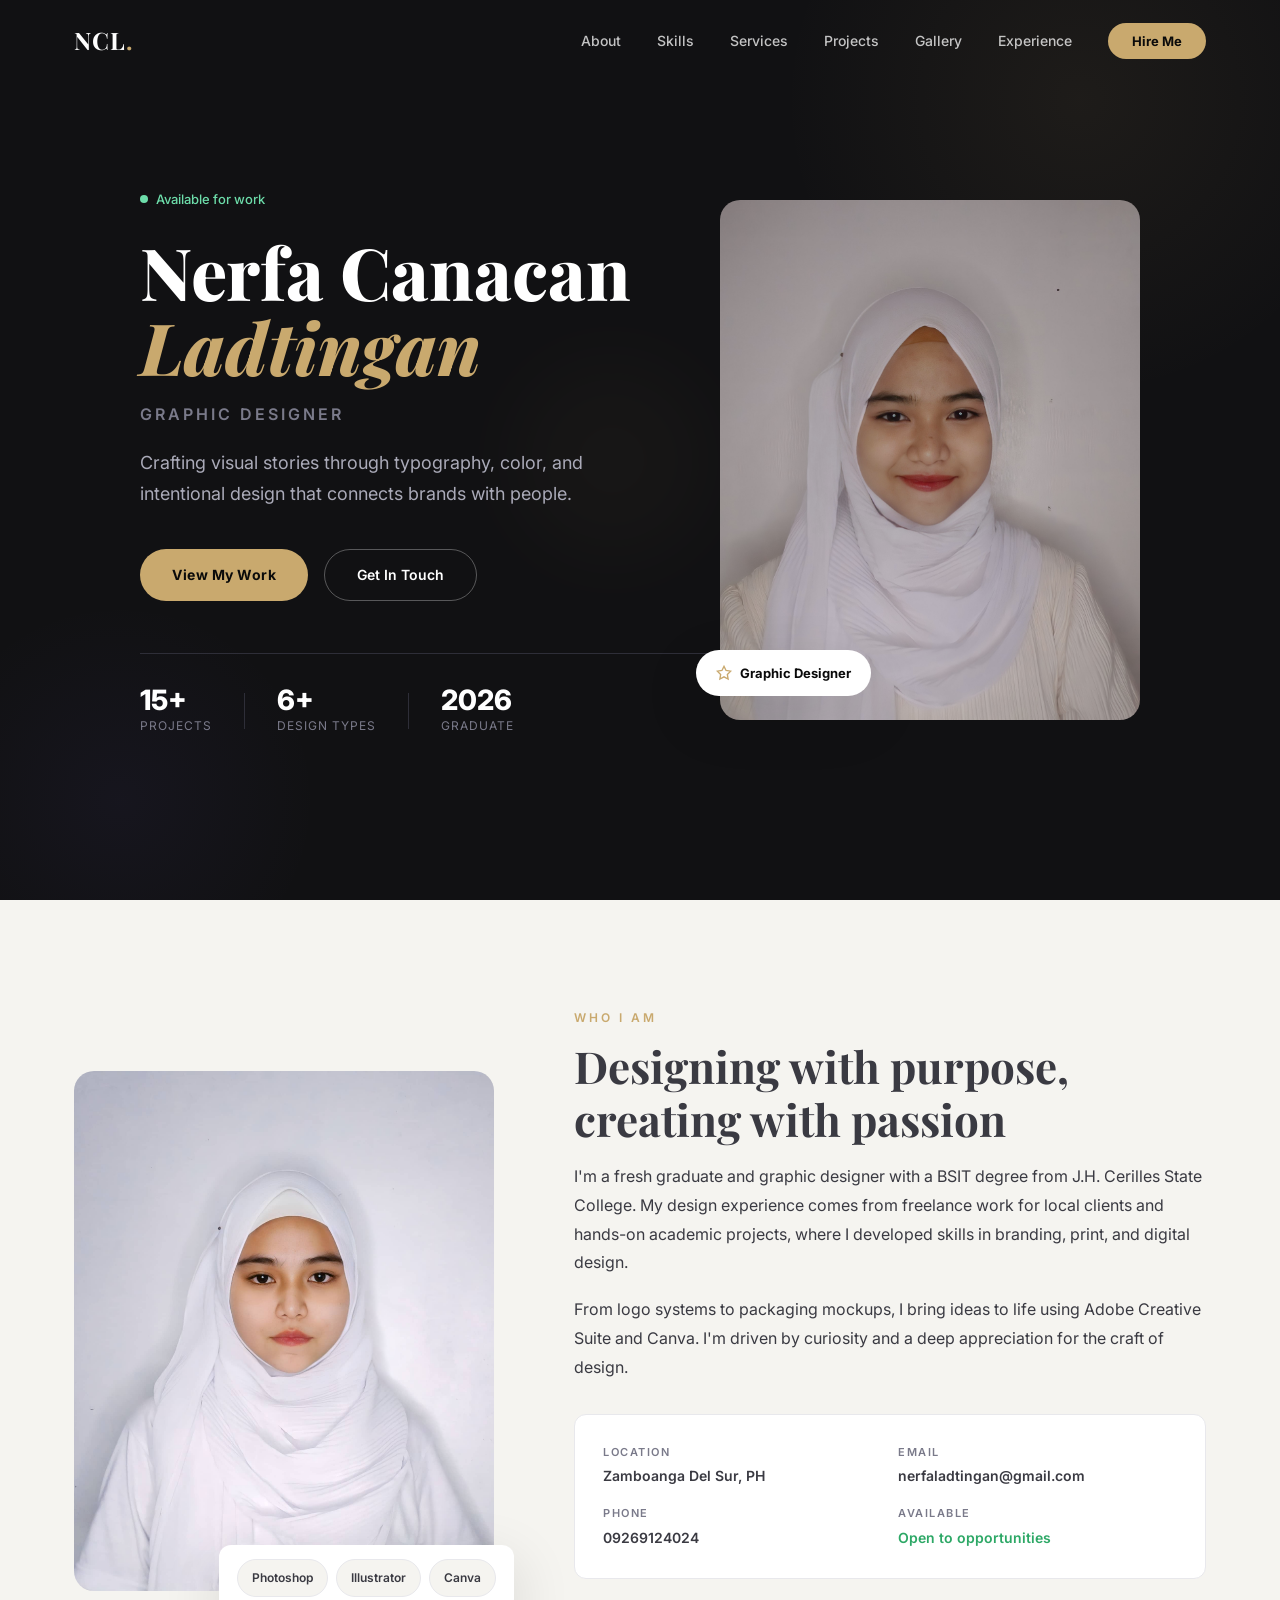
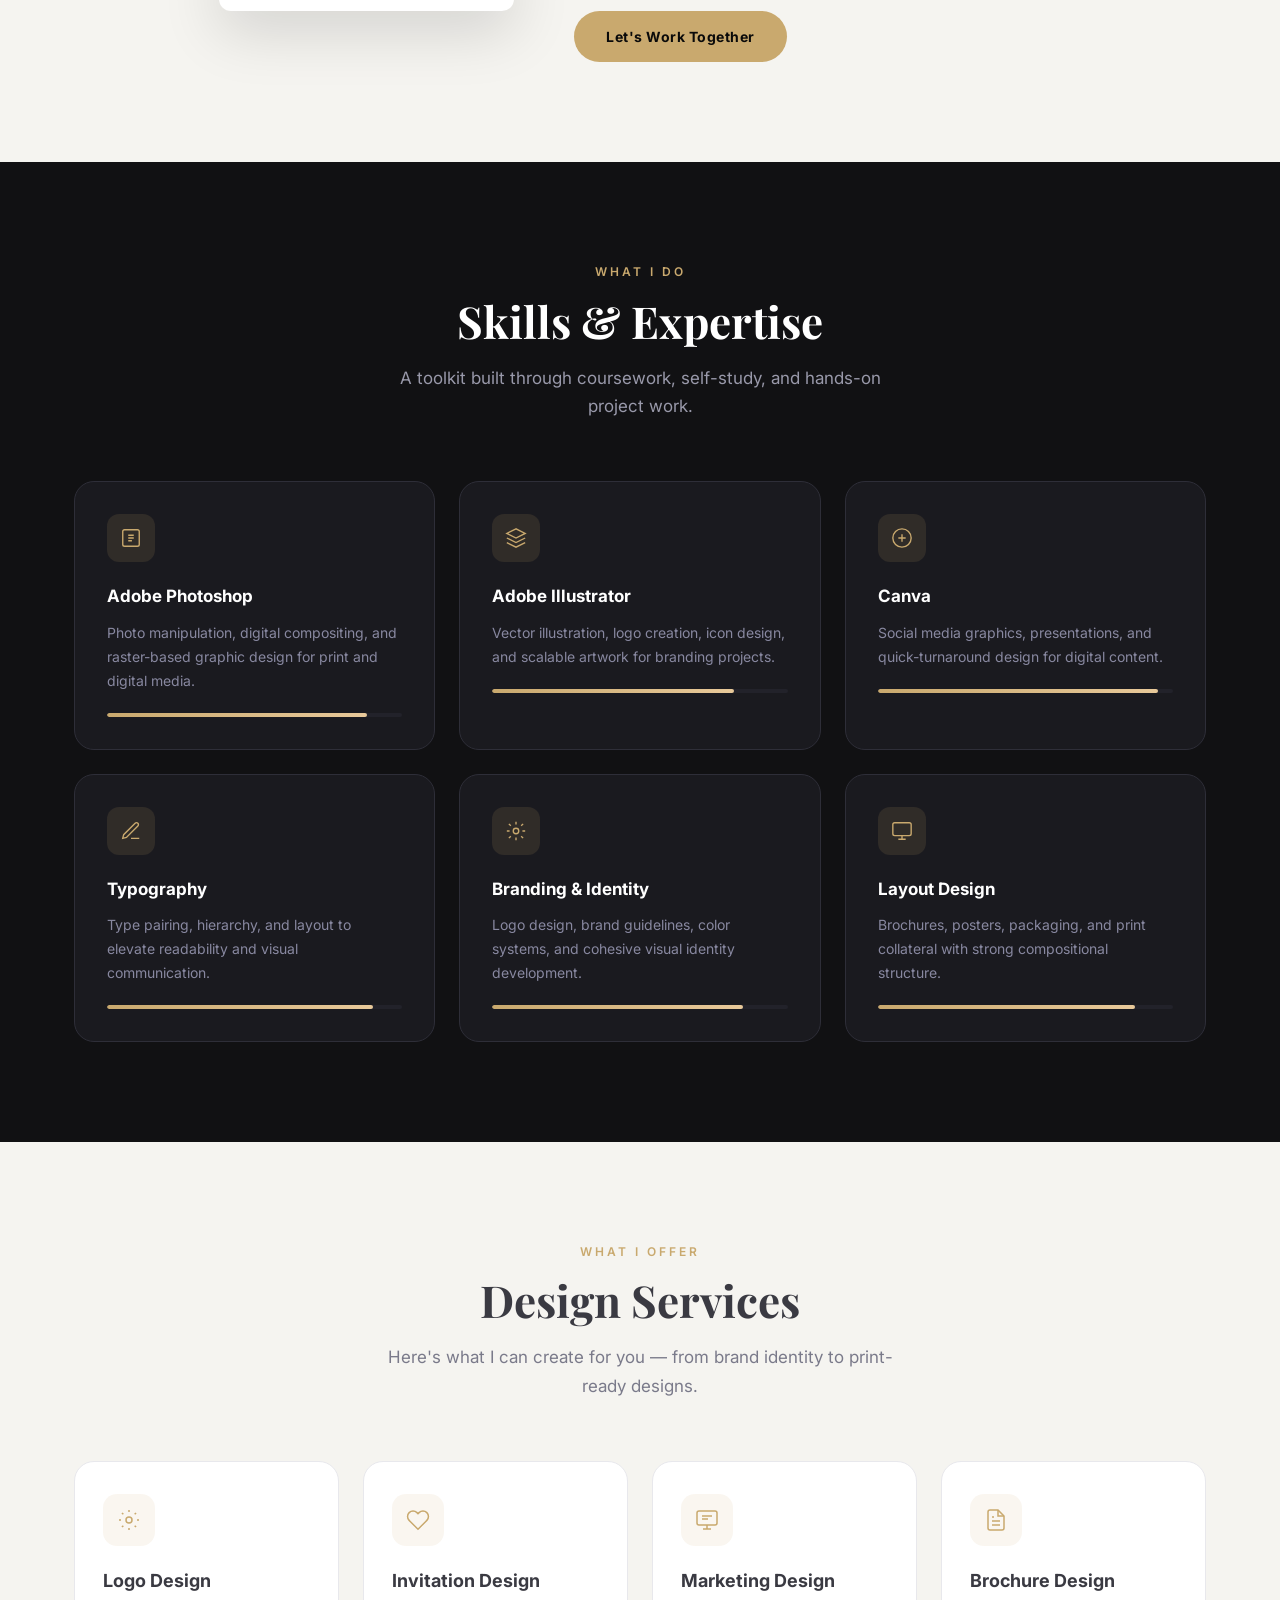
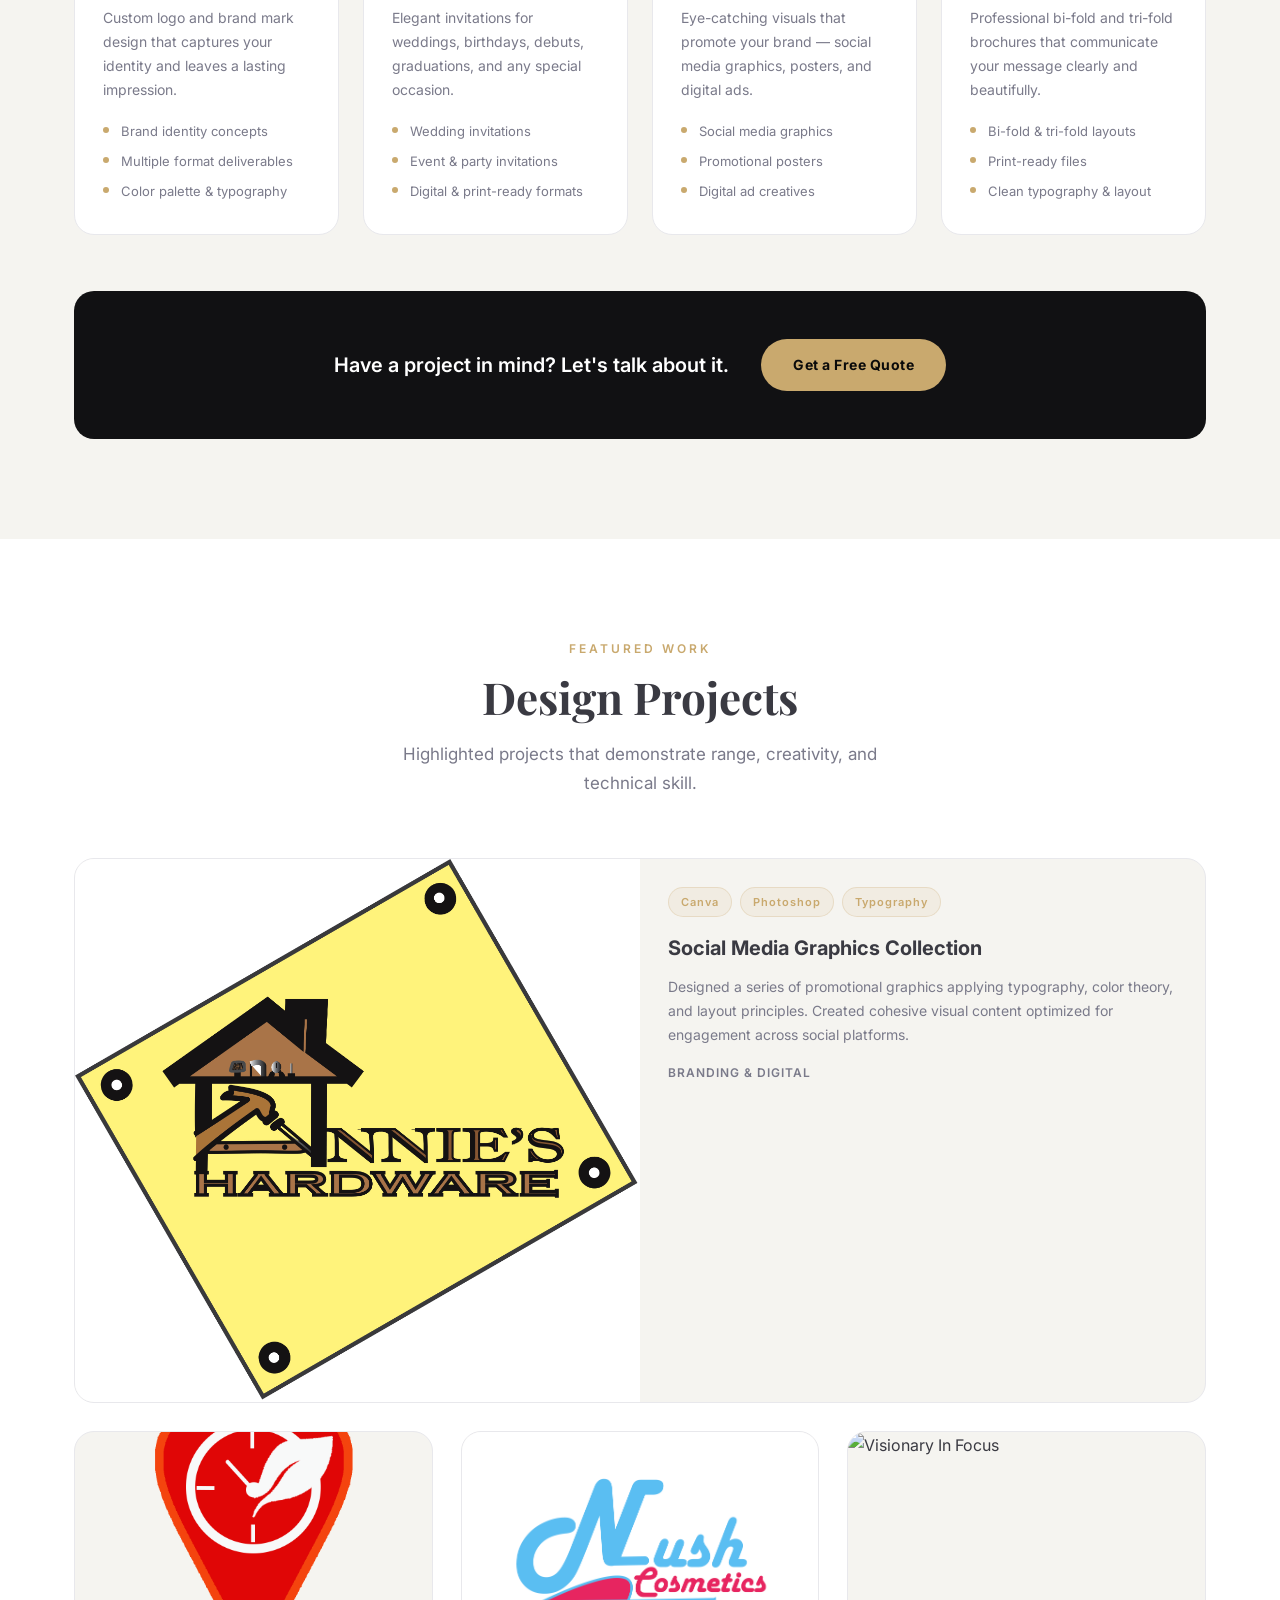
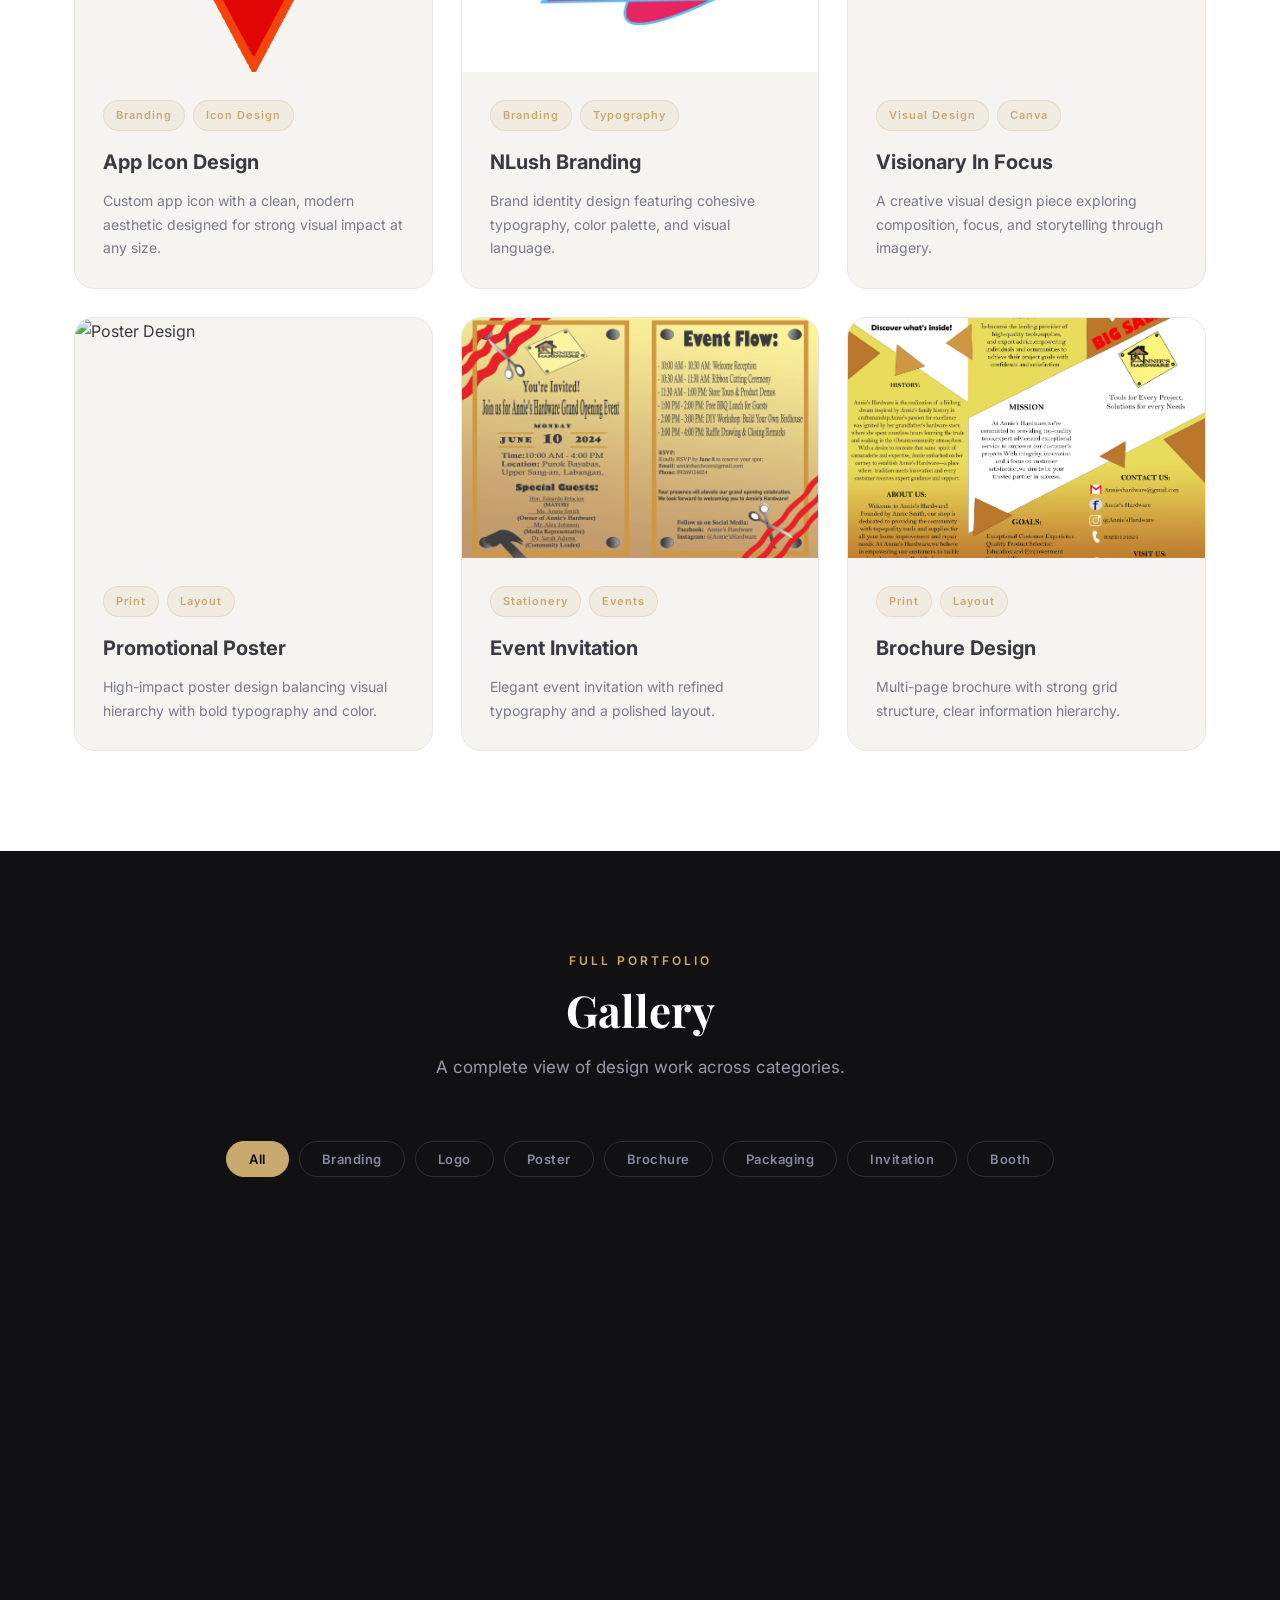
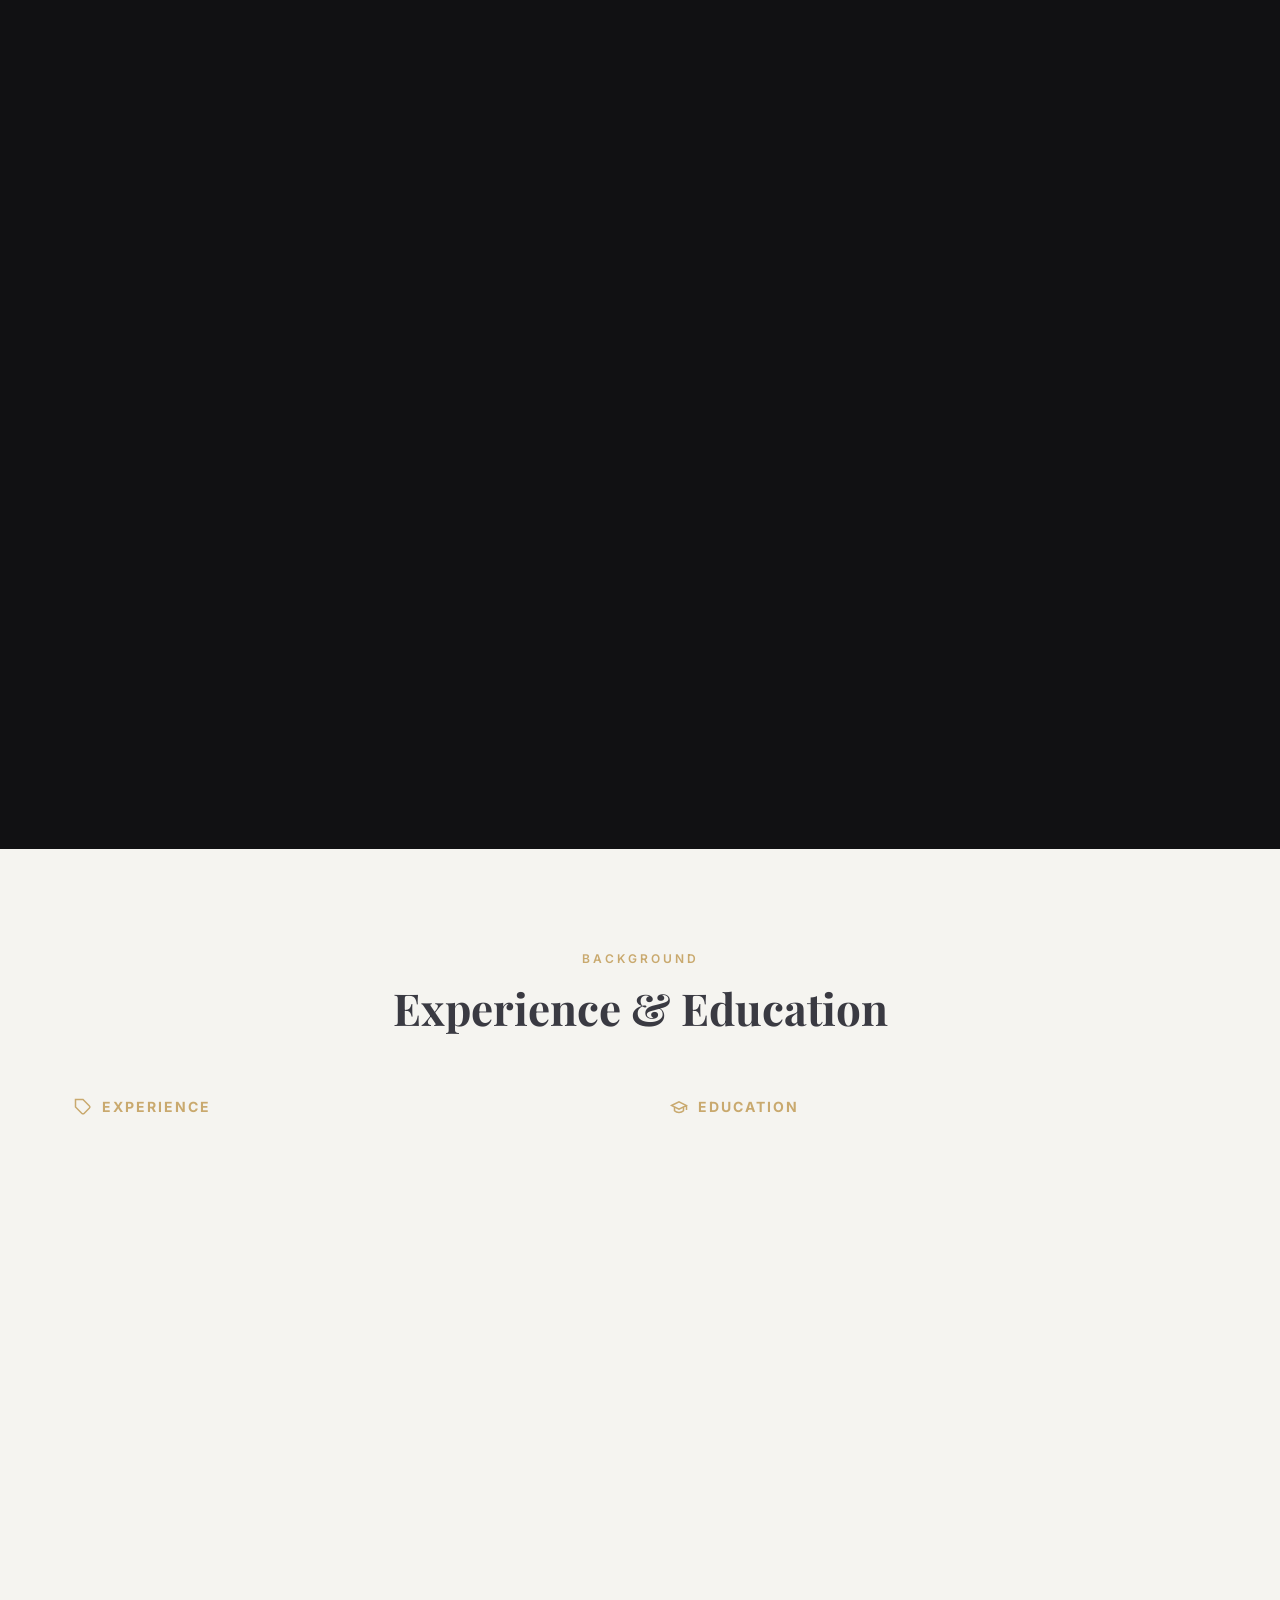
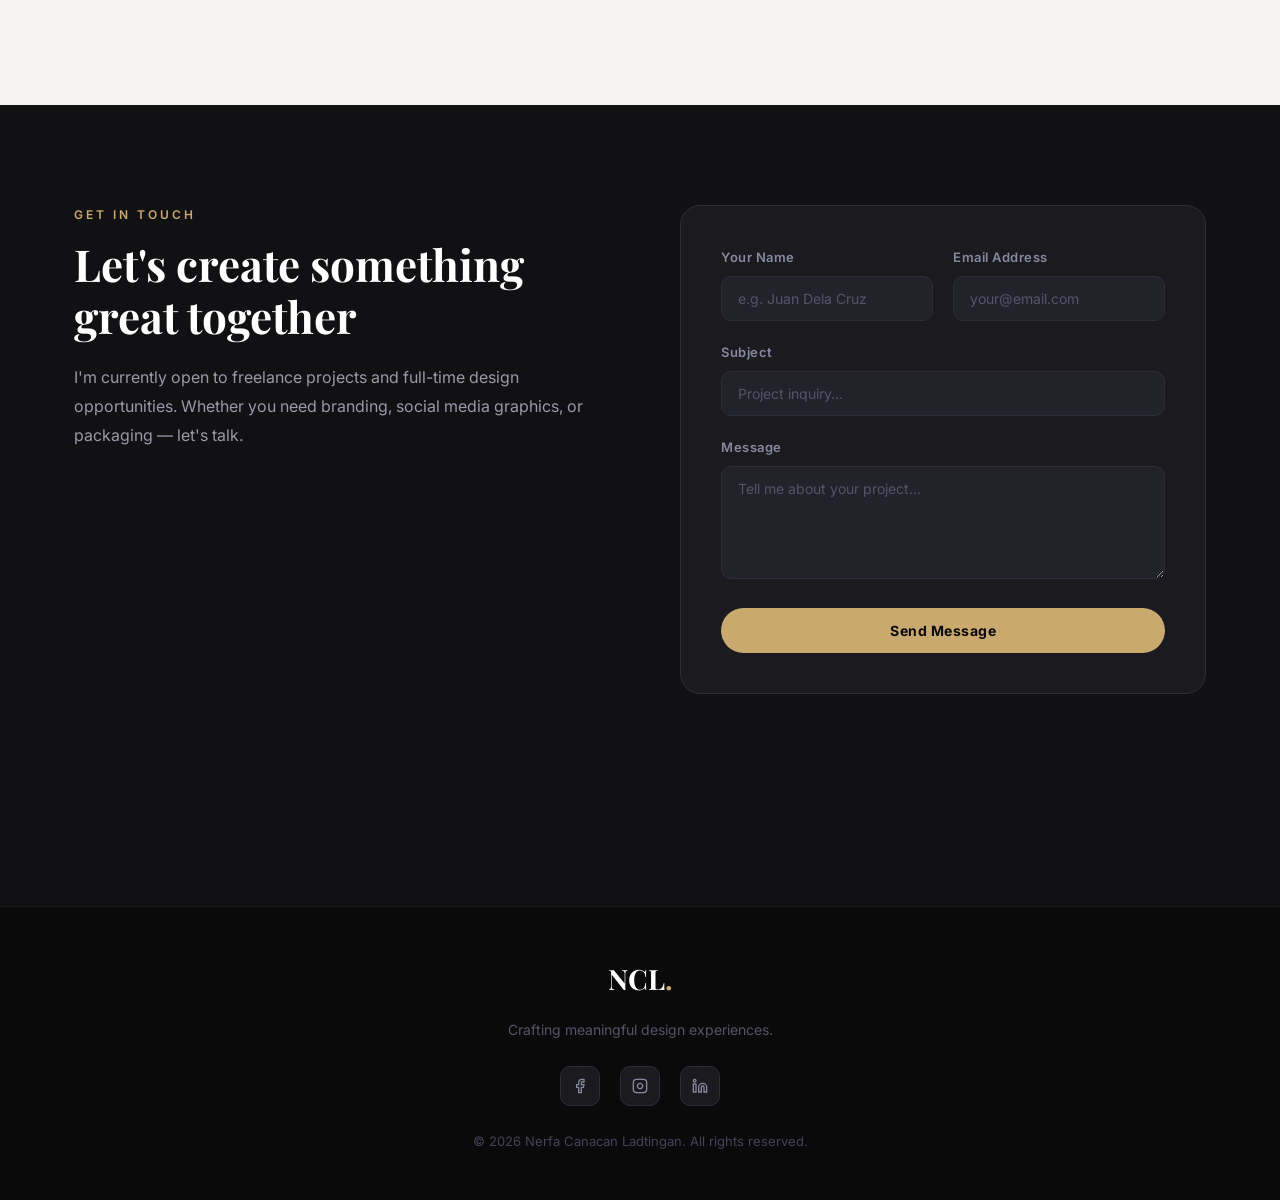
==== index.html @ 80cf1cb9 "Update portfolio design and services" ====
<!DOCTYPE html>
<html lang="en">
<head>
  <meta charset="UTF-8">
  <meta name="viewport" content="width=device-width, initial-scale=1.0">
  <title>Nerfa Canacan Ladtingan — Graphic Designer</title>
  <meta name="description" content="Graphic Designer portfolio of Nerfa Canacan Ladtingan. Specializing in branding, typography, social media graphics, and visual communication.">
  <link rel="preconnect" href="https://fonts.googleapis.com">
  <link rel="preconnect" href="https://fonts.gstatic.com" crossorigin>
  <link href="https://fonts.googleapis.com/css2?family=Inter:wght@300;400;500;600;700;800;900&family=Playfair+Display:ital,wght@0,700;0,800;1,700&display=swap" rel="stylesheet">
  <link href="assets/img/favicon.png" rel="icon">
  <link rel="stylesheet" href="assets/css/portfolio.css">
</head>
<body>

  <!-- NAV -->
  <nav id="navbar">
    <div class="nav-container">
      <a href="#hero" class="nav-logo">NCL<span>.</span></a>
      <ul class="nav-links">
        <li><a href="#about">About</a></li>
        <li><a href="#skills">Skills</a></li>
        <li><a href="#services">Services</a></li>
        <li><a href="#projects">Projects</a></li>
        <li><a href="#gallery">Gallery</a></li>
        <li><a href="#experience">Experience</a></li>
        <li><a href="#contact" class="nav-cta">Hire Me</a></li>
      </ul>
      <button class="nav-toggle" id="navToggle" aria-label="Toggle menu">
        <span></span><span></span><span></span>
      </button>
    </div>
  </nav>

  <!-- HERO -->
  <section id="hero">
    <div class="hero-bg">
      <div class="hero-shape hero-shape-1"></div>
      <div class="hero-shape hero-shape-2"></div>
      <div class="hero-shape hero-shape-3"></div>
    </div>
    <div class="hero-content" data-reveal>
      <p class="hero-eyebrow"><span class="dot"></span> Available for work</p>
      <h1 class="hero-name">Nerfa Canacan<br><em>Ladtingan</em></h1>
      <p class="hero-role">Graphic Designer</p>
      <p class="hero-tagline">Crafting visual stories through typography, color, and intentional design that connects brands with people.</p>
      <div class="hero-actions">
        <a href="#projects" class="btn-primary">View My Work</a>
        <a href="#contact" class="btn-outline">Get In Touch</a>
      </div>
      <div class="hero-stats">
        <div class="stat"><span class="stat-num">15+</span><span class="stat-label">Projects</span></div>
        <div class="stat-divider"></div>
        <div class="stat"><span class="stat-num">6+</span><span class="stat-label">Design Types</span></div>
        <div class="stat-divider"></div>
        <div class="stat"><span class="stat-num">2026</span><span class="stat-label">Graduate</span></div>
      </div>
    </div>
    <div class="hero-image" data-reveal data-reveal-delay="2">
      <div class="hero-img-wrap">
        <img src="assets/img/Nerfa.jpg" alt="Nerfa Canacan Ladtingan" />
        <div class="hero-img-badge">
          <svg viewBox="0 0 24 24" fill="none" stroke="currentColor" stroke-width="2"><path d="M12 2l3.09 6.26L22 9.27l-5 4.87 1.18 6.88L12 17.77l-6.18 3.25L7 14.14 2 9.27l6.91-1.01L12 2z"/></svg>
          Graphic Designer
        </div>
      </div>
    </div>
  </section>


  <!-- ABOUT -->
  <section id="about">
    <div class="container">
      <div class="about-grid">
        <div class="about-image-col">
          <div class="about-img-wrap">
            <img src="assets/img/about.jpg" alt="About Nerfa" />
            <div class="about-tools">
              <div class="tool-badge">Photoshop</div>
              <div class="tool-badge">Illustrator</div>
              <div class="tool-badge">Canva</div>
            </div>
          </div>
        </div>
        <div class="about-content-col">
          <p class="section-eyebrow">Who I Am</p>
          <h2 class="section-title">Designing with purpose,<br>creating with passion</h2>
          <p class="about-text">I'm a fresh graduate and graphic designer with a BSIT degree from J.H. Cerilles State College. My design experience comes from freelance work for local clients and hands-on academic projects, where I developed skills in branding, print, and digital design.</p>
          <p class="about-text">From logo systems to packaging mockups, I bring ideas to life using Adobe Creative Suite and Canva. I'm driven by curiosity and a deep appreciation for the craft of design.</p>
          <div class="about-info">
            <div class="info-item"><span class="info-label">Location</span><span class="info-value">Zamboanga Del Sur, PH</span></div>
            <div class="info-item"><span class="info-label">Email</span><span class="info-value">nerfaladtingan@gmail.com</span></div>
            <div class="info-item"><span class="info-label">Phone</span><span class="info-value">09269124024</span></div>
            <div class="info-item"><span class="info-label">Available</span><span class="info-value available">Open to opportunities</span></div>
          </div>
          <a href="#contact" class="btn-primary">Let's Work Together</a>
        </div>
      </div>
    </div>
  </section>


  <!-- SKILLS -->
  <section id="skills" class="section-dark">
    <div class="container">
      <div class="section-header center">
        <p class="section-eyebrow">What I Do</p>
        <h2 class="section-title">Skills &amp; Expertise</h2>
        <p class="section-subtitle">A toolkit built through coursework, self-study, and hands-on project work.</p>
      </div>
      <div class="skills-grid">
        <div class="skill-card">
          <div class="skill-icon">
            <svg viewBox="0 0 24 24" fill="none" stroke="currentColor" stroke-width="1.5"><rect x="3" y="3" width="18" height="18" rx="2"/><path d="M9 9h6M9 12h6M9 15h4"/></svg>
          </div>
          <h3>Adobe Photoshop</h3>
          <p>Photo manipulation, digital compositing, and raster-based graphic design for print and digital media.</p>
          <div class="skill-bar"><div class="skill-fill" style="--w:88%"></div></div>
        </div>
        <div class="skill-card">
          <div class="skill-icon">
            <svg viewBox="0 0 24 24" fill="none" stroke="currentColor" stroke-width="1.5"><path d="M12 2L2 7l10 5 10-5-10-5zM2 17l10 5 10-5M2 12l10 5 10-5"/></svg>
          </div>
          <h3>Adobe Illustrator</h3>
          <p>Vector illustration, logo creation, icon design, and scalable artwork for branding projects.</p>
          <div class="skill-bar"><div class="skill-fill" style="--w:82%"></div></div>
        </div>
        <div class="skill-card">
          <div class="skill-icon">
            <svg viewBox="0 0 24 24" fill="none" stroke="currentColor" stroke-width="1.5"><circle cx="12" cy="12" r="10"/><path d="M8 12h8M12 8v8"/></svg>
          </div>
          <h3>Canva</h3>
          <p>Social media graphics, presentations, and quick-turnaround design for digital content.</p>
          <div class="skill-bar"><div class="skill-fill" style="--w:95%"></div></div>
        </div>
        <div class="skill-card">
          <div class="skill-icon">
            <svg viewBox="0 0 24 24" fill="none" stroke="currentColor" stroke-width="1.5"><path d="M12 20h9M16.5 3.5a2.121 2.121 0 013 3L7 19l-4 1 1-4L16.5 3.5z"/></svg>
          </div>
          <h3>Typography</h3>
          <p>Type pairing, hierarchy, and layout to elevate readability and visual communication.</p>
          <div class="skill-bar"><div class="skill-fill" style="--w:90%"></div></div>
        </div>
        <div class="skill-card">
          <div class="skill-icon">
            <svg viewBox="0 0 24 24" fill="none" stroke="currentColor" stroke-width="1.5"><circle cx="12" cy="12" r="3"/><path d="M12 2v3M12 19v3M4.22 4.22l2.12 2.12M17.66 17.66l2.12 2.12M2 12h3M19 12h3M4.22 19.78l2.12-2.12M17.66 6.34l2.12-2.12"/></svg>
          </div>
          <h3>Branding &amp; Identity</h3>
          <p>Logo design, brand guidelines, color systems, and cohesive visual identity development.</p>
          <div class="skill-bar"><div class="skill-fill" style="--w:85%"></div></div>
        </div>
        <div class="skill-card">
          <div class="skill-icon">
            <svg viewBox="0 0 24 24" fill="none" stroke="currentColor" stroke-width="1.5"><rect x="2" y="3" width="20" height="14" rx="2"/><path d="M8 21h8M12 17v4"/></svg>
          </div>
          <h3>Layout Design</h3>
          <p>Brochures, posters, packaging, and print collateral with strong compositional structure.</p>
          <div class="skill-bar"><div class="skill-fill" style="--w:87%"></div></div>
        </div>
      </div>
    </div>
  </section>


  <!-- SERVICES -->
  <section id="services">
    <div class="container">
      <div class="section-header center">
        <p class="section-eyebrow">What I Offer</p>
        <h2 class="section-title">Design Services</h2>
        <p class="section-subtitle">Here's what I can create for you — from brand identity to print-ready designs.</p>
      </div>
      <div class="services-grid">

        <div class="service-card">
          <div class="service-icon">
            <svg viewBox="0 0 24 24" fill="none" stroke="currentColor" stroke-width="1.5"><circle cx="12" cy="12" r="3"/><path d="M12 2v2M12 20v2M4.93 4.93l1.41 1.41M17.66 17.66l1.41 1.41M2 12h2M20 12h2M4.93 19.07l1.41-1.41M17.66 6.34l1.41-1.41"/></svg>
          </div>
          <h3>Logo Design</h3>
          <p>Custom logo and brand mark design that captures your identity and leaves a lasting impression.</p>
          <ul class="service-list">
            <li>Brand identity concepts</li>
            <li>Multiple format deliverables</li>
            <li>Color palette & typography</li>
          </ul>
        </div>

        <div class="service-card">
          <div class="service-icon">
            <svg viewBox="0 0 24 24" fill="none" stroke="currentColor" stroke-width="1.5"><path d="M20.84 4.61a5.5 5.5 0 00-7.78 0L12 5.67l-1.06-1.06a5.5 5.5 0 00-7.78 7.78l1.06 1.06L12 21.23l7.78-7.78 1.06-1.06a5.5 5.5 0 000-7.78z"/></svg>
          </div>
          <h3>Invitation Design</h3>
          <p>Elegant invitations for weddings, birthdays, debuts, graduations, and any special occasion.</p>
          <ul class="service-list">
            <li>Wedding invitations</li>
            <li>Event & party invitations</li>
            <li>Digital & print-ready formats</li>
          </ul>
        </div>

        <div class="service-card">
          <div class="service-icon">
            <svg viewBox="0 0 24 24" fill="none" stroke="currentColor" stroke-width="1.5"><rect x="2" y="3" width="20" height="14" rx="2"/><path d="M8 21h8M12 17v4"/><path d="M7 8h10M7 11h6"/></svg>
          </div>
          <h3>Marketing Design</h3>
          <p>Eye-catching visuals that promote your brand — social media graphics, posters, and digital ads.</p>
          <ul class="service-list">
            <li>Social media graphics</li>
            <li>Promotional posters</li>
            <li>Digital ad creatives</li>
          </ul>
        </div>

        <div class="service-card">
          <div class="service-icon">
            <svg viewBox="0 0 24 24" fill="none" stroke="currentColor" stroke-width="1.5"><path d="M14 2H6a2 2 0 00-2 2v16a2 2 0 002 2h12a2 2 0 002-2V8z"/><polyline points="14 2 14 8 20 8"/><line x1="16" y1="13" x2="8" y2="13"/><line x1="16" y1="17" x2="8" y2="17"/><polyline points="10 9 9 9 8 9"/></svg>
          </div>
          <h3>Brochure Design</h3>
          <p>Professional bi-fold and tri-fold brochures that communicate your message clearly and beautifully.</p>
          <ul class="service-list">
            <li>Bi-fold & tri-fold layouts</li>
            <li>Print-ready files</li>
            <li>Clean typography & layout</li>
          </ul>
        </div>

      </div>
      <div class="services-cta">
        <p>Have a project in mind? Let's talk about it.</p>
        <a href="#contact" class="btn-primary">Get a Free Quote</a>
      </div>
    </div>
  </section>

  <!-- FEATURED PROJECTS -->
  <section id="projects">
    <div class="container">
      <div class="section-header center">
        <p class="section-eyebrow">Featured Work</p>
        <h2 class="section-title">Design Projects</h2>
        <p class="section-subtitle">Highlighted projects that demonstrate range, creativity, and technical skill.</p>
      </div>
      <div class="projects-grid">

        <div class="project-card project-large">
          <div class="project-img">
            <img src="assets/img/portfolio/portfolio-1.jpg" alt="Social Media Graphics Collection" />
            <div class="project-overlay">
              <button class="project-view-btn" data-src="assets/img/portfolio/portfolio-1.jpg">View Project</button>
            </div>
          </div>
          <div class="project-info">
            <div class="project-tags"><span class="tag">Canva</span><span class="tag">Photoshop</span><span class="tag">Typography</span></div>
            <h3>Social Media Graphics Collection</h3>
            <p>Designed a series of promotional graphics applying typography, color theory, and layout principles. Created cohesive visual content optimized for engagement across social platforms.</p>
            <div class="project-meta"><span>Branding &amp; Digital</span></div>
          </div>
        </div>

        <div class="project-card">
          <div class="project-img">
            <img src="assets/img/portfolio/portfolio-new-1.png" alt="App Icon Design" />
            <div class="project-overlay">
              <button class="project-view-btn" data-src="assets/img/portfolio/portfolio-new-1.png">View</button>
            </div>
          </div>
          <div class="project-info">
            <div class="project-tags"><span class="tag">Branding</span><span class="tag">Icon Design</span></div>
            <h3>App Icon Design</h3>
            <p>Custom app icon with a clean, modern aesthetic designed for strong visual impact at any size.</p>
          </div>
        </div>

        <div class="project-card">
          <div class="project-img">
            <img src="assets/img/portfolio/portfolio-new-2.png" alt="NLush Branding" />
            <div class="project-overlay">
              <button class="project-view-btn" data-src="assets/img/portfolio/portfolio-new-2.png">View</button>
            </div>
          </div>
          <div class="project-info">
            <div class="project-tags"><span class="tag">Branding</span><span class="tag">Typography</span></div>
            <h3>NLush Branding</h3>
            <p>Brand identity design featuring cohesive typography, color palette, and visual language.</p>
          </div>
        </div>

        <div class="project-card">
          <div class="project-img">
            <img src="assets/img/portfolio/portfolio-new-3.png" alt="Visionary In Focus" />
            <div class="project-overlay">
              <button class="project-view-btn" data-src="assets/img/portfolio/portfolio-new-3.png">View</button>
            </div>
          </div>
          <div class="project-info">
            <div class="project-tags"><span class="tag">Visual Design</span><span class="tag">Canva</span></div>
            <h3>Visionary In Focus</h3>
            <p>A creative visual design piece exploring composition, focus, and storytelling through imagery.</p>
          </div>
        </div>

        <div class="project-card">
          <div class="project-img">
            <img src="assets/img/portfolio/portfolio-2.jpg" alt="Poster Design" />
            <div class="project-overlay">
              <button class="project-view-btn" data-src="assets/img/portfolio/portfolio-2.jpg">View</button>
            </div>
          </div>
          <div class="project-info">
            <div class="project-tags"><span class="tag">Print</span><span class="tag">Layout</span></div>
            <h3>Promotional Poster</h3>
            <p>High-impact poster design balancing visual hierarchy with bold typography and color.</p>
          </div>
        </div>

        <div class="project-card">
          <div class="project-img">
            <img src="assets/img/portfolio/portfolio-5.jpg" alt="Invitation Design" />
            <div class="project-overlay">
              <button class="project-view-btn" data-src="assets/img/portfolio/portfolio-5.jpg">View</button>
            </div>
          </div>
          <div class="project-info">
            <div class="project-tags"><span class="tag">Stationery</span><span class="tag">Events</span></div>
            <h3>Event Invitation</h3>
            <p>Elegant event invitation with refined typography and a polished layout.</p>
          </div>
        </div>

        <div class="project-card">
          <div class="project-img">
            <img src="assets/img/portfolio/portfolio-3.jpg" alt="Brochure Design" />
            <div class="project-overlay">
              <button class="project-view-btn" data-src="assets/img/portfolio/portfolio-3.jpg">View</button>
            </div>
          </div>
          <div class="project-info">
            <div class="project-tags"><span class="tag">Print</span><span class="tag">Layout</span></div>
            <h3>Brochure Design</h3>
            <p>Multi-page brochure with strong grid structure, clear information hierarchy.</p>
          </div>
        </div>

      </div>
    </div>
  </section>


  <!-- PORTFOLIO GALLERY -->
  <section id="gallery" class="section-dark">
    <div class="container">
      <div class="section-header center">
        <p class="section-eyebrow">Full Portfolio</p>
        <h2 class="section-title">Gallery</h2>
        <p class="section-subtitle">A complete view of design work across categories.</p>
      </div>
      <div class="gallery-filters">
        <button class="filter-btn active" data-filter="all">All</button>
        <button class="filter-btn" data-filter="branding">Branding</button>
        <button class="filter-btn" data-filter="logo">Logo</button>
        <button class="filter-btn" data-filter="poster">Poster</button>
        <button class="filter-btn" data-filter="brochure">Brochure</button>
        <button class="filter-btn" data-filter="packaging">Packaging</button>
        <button class="filter-btn" data-filter="invitation">Invitation</button>
        <button class="filter-btn" data-filter="booth">Booth</button>
      </div>
      <div class="gallery-grid" id="galleryGrid">
        <div class="gallery-item" data-cat="branding"><img src="assets/img/portfolio/portfolio-new-1.png" alt="App Icon Design"><div class="gallery-overlay"><span>App Icon Design</span></div></div>
        <div class="gallery-item" data-cat="branding"><img src="assets/img/portfolio/portfolio-new-2.png" alt="NLush Branding"><div class="gallery-overlay"><span>NLush Branding</span></div></div>
        <div class="gallery-item" data-cat="branding"><img src="assets/img/portfolio/portfolio-new-3.png" alt="Visionary In Focus"><div class="gallery-overlay"><span>Visionary In Focus</span></div></div>
        <div class="gallery-item" data-cat="logo"><img src="assets/img/portfolio/portfolio-1.jpg" alt="Logo Design"><div class="gallery-overlay"><span>Logo Design</span></div></div>
        <div class="gallery-item" data-cat="poster"><img src="assets/img/portfolio/portfolio-2.jpg" alt="Poster"><div class="gallery-overlay"><span>Promotional Poster</span></div></div>
        <div class="gallery-item" data-cat="brochure"><img src="assets/img/portfolio/portfolio-3.jpg" alt="Brochure Back"><div class="gallery-overlay"><span>Brochure Back</span></div></div>
        <div class="gallery-item" data-cat="brochure"><img src="assets/img/portfolio/portfolio-4.jpg" alt="Brochure Inside"><div class="gallery-overlay"><span>Brochure Inside</span></div></div>
        <div class="gallery-item" data-cat="invitation"><img src="assets/img/portfolio/portfolio-5.jpg" alt="Invitation"><div class="gallery-overlay"><span>Event Invitation</span></div></div>
        <div class="gallery-item" data-cat="packaging"><img src="assets/img/portfolio/portfolio-6.jpg" alt="Box Layout"><div class="gallery-overlay"><span>Box Layout</span></div></div>
        <div class="gallery-item" data-cat="packaging"><img src="assets/img/portfolio/portfolio-7.jpg" alt="Box Packaging"><div class="gallery-overlay"><span>Box Packaging</span></div></div>
        <div class="gallery-item" data-cat="packaging"><img src="assets/img/portfolio/portfolio-9.jpg" alt="Paper Bag Layout"><div class="gallery-overlay"><span>Paper Bag Layout</span></div></div>
        <div class="gallery-item" data-cat="packaging"><img src="assets/img/portfolio/portfolio-10.jpg" alt="Paper Bag Packaging"><div class="gallery-overlay"><span>Paper Bag Packaging</span></div></div>
        <div class="gallery-item" data-cat="booth"><img src="assets/img/portfolio/portfolio-11.png" alt="Booth Front"><div class="gallery-overlay"><span>Booth — Front</span></div></div>
        <div class="gallery-item" data-cat="booth"><img src="assets/img/portfolio/portfolio-15.png" alt="Booth Inside"><div class="gallery-overlay"><span>Booth — Inside</span></div></div>
      </div>
    </div>
  </section>


  <!-- EXPERIENCE & EDUCATION -->
  <section id="experience">
    <div class="container">
      <div class="section-header center">
        <p class="section-eyebrow">Background</p>
        <h2 class="section-title">Experience &amp; Education</h2>
      </div>
      <div class="timeline-grid">
        <div class="timeline-col">
          <h3 class="timeline-heading"><svg viewBox="0 0 24 24" fill="none" stroke="currentColor" stroke-width="2"><path d="M20.59 13.41l-7.17 7.17a2 2 0 01-2.83 0L2 12V2h10l8.59 8.59a2 2 0 010 2.82z"/><line x1="7" y1="7" x2="7.01" y2="7"/></svg> Experience</h3>
          <div class="timeline-item">
            <div class="timeline-dot"></div>
            <div class="timeline-body">
              <span class="timeline-date">2023 — 2024</span>
              <h4>Freelance Graphic Designer</h4>
              <p class="timeline-place">Self-employed</p>
              <ul class="timeline-list">
                <li>Designed logos and brand materials for local clients</li>
                <li>Created social media graphics using Canva and Adobe Photoshop</li>
                <li>Produced promotional posters and print collateral</li>
                <li>Delivered projects on time based on client briefs</li>
              </ul>
            </div>
          </div>
          <div class="timeline-item">
            <div class="timeline-dot"></div>
            <div class="timeline-body">
              <span class="timeline-date">2023 — 2024</span>
              <h4>Academic Design Projects</h4>
              <p class="timeline-place">J.H. Cerilles State College</p>
              <ul class="timeline-list">
                <li>Completed multi-discipline design project covering logo, poster, brochure, packaging, and invitation design</li>
                <li>Applied color theory, typography, and layout principles in all outputs</li>
                <li>Presented design work and received feedback from instructors</li>
              </ul>
            </div>
          </div>
        </div>
        <div class="timeline-col">
          <h3 class="timeline-heading"><svg viewBox="0 0 24 24" fill="none" stroke="currentColor" stroke-width="2"><path d="M22 10v6M2 10l10-5 10 5-10 5-10-5z"/><path d="M6 12v5c3 3 9 3 12 0v-5"/></svg> Education</h3>
          <div class="timeline-item">
            <div class="timeline-dot"></div>
            <div class="timeline-body">
              <span class="timeline-date">2022 — 2026</span>
              <h4>BS Information Technology</h4>
              <p class="timeline-place">J.H. Cerilles State College</p>
              <ul class="timeline-list">
                <li>Fresh Graduate</li>
                <li>Introduction to Design Principles</li>
                <li>Web Design Fundamentals</li>
                <li>Graphic Design &amp; UI/UX Design</li>
              </ul>
            </div>
          </div>
          <div class="timeline-item">
            <div class="timeline-dot"></div>
            <div class="timeline-body">
              <span class="timeline-date">Ongoing</span>
              <h4>Self-Directed Design Learning</h4>
              <p class="timeline-place">Online Courses &amp; Practice</p>
              <ul class="timeline-list">
                <li>Adobe Photoshop &amp; Illustrator</li>
                <li>Canva Design Techniques</li>
                <li>Color Theory &amp; Branding</li>
                <li>Typography &amp; Layout Design</li>
              </ul>
            </div>
          </div>
        </div>
      </div>
    </div>
  </section>


  <!-- CONTACT -->
  <section id="contact" class="section-dark">
    <div class="container">
      <div class="contact-grid">
        <div class="contact-info-col">
          <p class="section-eyebrow">Get In Touch</p>
          <h2 class="section-title">Let's create something great together</h2>
          <p class="contact-desc">I'm currently open to freelance projects and full-time design opportunities. Whether you need branding, social media graphics, or packaging — let's talk.</p>
          <div class="contact-links">
            <a href="mailto:nerfaladtingan@gmail.com" class="contact-link">
              <div class="contact-link-icon"><svg viewBox="0 0 24 24" fill="none" stroke="currentColor" stroke-width="2"><path d="M4 4h16c1.1 0 2 .9 2 2v12c0 1.1-.9 2-2 2H4c-1.1 0-2-.9-2-2V6c0-1.1.9-2 2-2z"/><polyline points="22,6 12,13 2,6"/></svg></div>
              <div><span class="contact-link-label">Email</span><span class="contact-link-value">nerfaladtingan@gmail.com</span></div>
            </a>
            <a href="tel:09269124024" class="contact-link">
              <div class="contact-link-icon"><svg viewBox="0 0 24 24" fill="none" stroke="currentColor" stroke-width="2"><path d="M22 16.92v3a2 2 0 01-2.18 2 19.79 19.79 0 01-8.63-3.07A19.5 19.5 0 013.07 9.81a19.79 19.79 0 01-3.07-8.68A2 2 0 012 1h3a2 2 0 012 1.72c.127.96.361 1.903.7 2.81a2 2 0 01-.45 2.11L6.09 8.91a16 16 0 006 6l1.27-1.27a2 2 0 012.11-.45c.907.339 1.85.573 2.81.7A2 2 0 0122 16.92z"/></svg></div>
              <div><span class="contact-link-label">Phone</span><span class="contact-link-value">09269124024</span></div>
            </a>
            <a href="https://www.instagram.com/nerfalads" target="_blank" class="contact-link">
              <div class="contact-link-icon"><svg viewBox="0 0 24 24" fill="none" stroke="currentColor" stroke-width="2"><rect x="2" y="2" width="20" height="20" rx="5" ry="5"/><path d="M16 11.37A4 4 0 1112.63 8 4 4 0 0116 11.37z"/><line x1="17.5" y1="6.5" x2="17.51" y2="6.5"/></svg></div>
              <div><span class="contact-link-label">Instagram</span><span class="contact-link-value">@nerfalads</span></div>
            </a>
            <a href="https://www.facebook.com/NerfaCanacanLadtingan" target="_blank" class="contact-link">
              <div class="contact-link-icon"><svg viewBox="0 0 24 24" fill="none" stroke="currentColor" stroke-width="2"><path d="M18 2h-3a5 5 0 00-5 5v3H7v4h3v8h4v-8h3l1-4h-4V7a1 1 0 011-1h3z"/></svg></div>
              <div><span class="contact-link-label">Facebook</span><span class="contact-link-value">Nerfa Canacan Ladtingan</span></div>
            </a>
            <a href="https://www.linkedin.com/in/nerfa-ladtingan" target="_blank" class="contact-link">
              <div class="contact-link-icon"><svg viewBox="0 0 24 24" fill="none" stroke="currentColor" stroke-width="2"><path d="M16 8a6 6 0 016 6v7h-4v-7a2 2 0 00-2-2 2 2 0 00-2 2v7h-4v-7a6 6 0 016-6z"/><rect x="2" y="9" width="4" height="12"/><circle cx="4" cy="4" r="2"/></svg></div>
              <div><span class="contact-link-label">LinkedIn</span><span class="contact-link-value">Nerfa Ladtingan</span></div>
            </a>
          </div>
        </div>
        <div class="contact-form-col">
          <form class="contact-form" id="contactForm">
            <div class="form-row">
              <div class="form-group"><label for="name">Your Name</label><input type="text" id="name" name="name" placeholder="e.g. Juan Dela Cruz" required></div>
              <div class="form-group"><label for="email">Email Address</label><input type="email" id="email" name="email" placeholder="your@email.com" required></div>
            </div>
            <div class="form-group"><label for="subject">Subject</label><input type="text" id="subject" name="subject" placeholder="Project inquiry..." required></div>
            <div class="form-group"><label for="message">Message</label><textarea id="message" name="message" rows="5" placeholder="Tell me about your project..." required></textarea></div>
            <div id="formStatus" class="form-status" aria-live="polite"></div>
            <button type="submit" class="btn-primary btn-full" id="submitBtn">Send Message</button>
          </form>
        </div>
      </div>
    </div>
  </section>

  <!-- FOOTER -->
  <footer id="footer">
    <div class="container">
      <div class="footer-inner">
        <a href="#hero" class="footer-logo">NCL<span>.</span></a>
        <p class="footer-text">Crafting meaningful design experiences.</p>
        <div class="footer-social">
          <a href="https://www.facebook.com/NerfaCanacanLadtingan" target="_blank" aria-label="Facebook"><svg viewBox="0 0 24 24" fill="none" stroke="currentColor" stroke-width="2"><path d="M18 2h-3a5 5 0 00-5 5v3H7v4h3v8h4v-8h3l1-4h-4V7a1 1 0 011-1h3z"/></svg></a>
          <a href="https://www.instagram.com/nerfalads" target="_blank" aria-label="Instagram"><svg viewBox="0 0 24 24" fill="none" stroke="currentColor" stroke-width="2"><rect x="2" y="2" width="20" height="20" rx="5" ry="5"/><path d="M16 11.37A4 4 0 1112.63 8 4 4 0 0116 11.37z"/><line x1="17.5" y1="6.5" x2="17.51" y2="6.5"/></svg></a>
          <a href="https://www.linkedin.com/in/nerfa-ladtingan" target="_blank" aria-label="LinkedIn"><svg viewBox="0 0 24 24" fill="none" stroke="currentColor" stroke-width="2"><path d="M16 8a6 6 0 016 6v7h-4v-7a2 2 0 00-2-2 2 2 0 00-2 2v7h-4v-7a6 6 0 016-6z"/><rect x="2" y="9" width="4" height="12"/><circle cx="4" cy="4" r="2"/></svg></a>
        </div>
        <p class="footer-copy">&copy; 2026 Nerfa Canacan Ladtingan. All rights reserved.</p>
      </div>
    </div>
  </footer>

  <a href="#hero" class="back-to-top" id="backToTop" aria-label="Back to top">
    <svg viewBox="0 0 24 24" fill="none" stroke="currentColor" stroke-width="2.5"><polyline points="18 15 12 9 6 15"/></svg>
  </a>

  <!-- LIGHTBOX -->
  <div id="lightbox" role="dialog" aria-modal="true" aria-label="Image viewer">
    <button id="lightboxClose" aria-label="Close">&times;</button>
    <button id="lightboxPrev" aria-label="Previous">&#8249;</button>
    <button id="lightboxNext" aria-label="Next">&#8250;</button>
    <div id="lightboxImgWrap">
      <img id="lightboxImg" src="" alt="">
    </div>
    <p id="lightboxCaption"></p>
  </div>
  <div id="lightboxOverlay"></div>

  <script src="assets/js/portfolio.js"></script>
</body>
</html>
---- assets/css/portfolio.css ----
/* =========================================================
   NERFA LADTINGAN — GRAPHIC DESIGNER PORTFOLIO
   Modern, minimalist, premium
   ========================================================= */

*, *::before, *::after { box-sizing: border-box; margin: 0; padding: 0; }

:root {
  --black:   #0a0a0a;
  --dark:    #111113;
  --dark2:   #1a1a1f;
  --dark3:   #22222a;
  --white:   #ffffff;
  --off-white: #f5f4f0;
  --accent:  #c9a96e;
  --accent2: #e8c99a;
  --text:    #3a3a42;
  --text-light: #7a7a8a;
  --border:  #e8e8ec;
  --border-dark: #2e2e38;
  --radius:  12px;
  --radius-lg: 20px;
  --shadow:  0 4px 24px rgba(0,0,0,0.08);
  --shadow-lg: 0 20px 60px rgba(0,0,0,0.14);
  --transition: 0.35s cubic-bezier(0.4,0,0.2,1);
  --font-body: 'Inter', sans-serif;
  --font-display: 'Playfair Display', serif;
}

html { scroll-behavior: smooth; font-size: 16px; }

body {
  font-family: var(--font-body);
  color: var(--text);
  background: var(--off-white);
  line-height: 1.7;
  overflow-x: hidden;
}

img { display: block; max-width: 100%; height: auto; }
a { text-decoration: none; color: inherit; }
ul { list-style: none; }
button { cursor: pointer; border: none; background: none; font-family: inherit; }

.container {
  width: 100%;
  max-width: 1180px;
  margin: 0 auto;
  padding: 0 24px;
}

section { padding: 100px 0; }
.section-dark { background: var(--dark); color: var(--white); }

.section-eyebrow {
  font-size: 12px;
  font-weight: 600;
  letter-spacing: 3px;
  text-transform: uppercase;
  color: var(--accent);
  margin-bottom: 12px;
  display: block;
}

.section-title {
  font-family: var(--font-display);
  font-size: clamp(28px, 4vw, 44px);
  font-weight: 700;
  line-height: 1.2;
  color: inherit;
  margin-bottom: 16px;
}

.section-subtitle {
  font-size: 17px;
  color: var(--text-light);
  max-width: 520px;
}

.section-dark .section-subtitle { color: #9999aa; }

.section-header.center { text-align: center; margin-bottom: 60px; }
.section-header.center .section-subtitle { margin: 0 auto; }

/* =========================================================
   BUTTONS
   ========================================================= */
.btn-primary {
  display: inline-flex;
  align-items: center;
  gap: 8px;
  background: var(--accent);
  color: var(--black);
  font-weight: 700;
  font-size: 14px;
  letter-spacing: 0.5px;
  padding: 14px 32px;
  border-radius: 50px;
  transition: var(--transition);
}
.btn-primary:hover { background: var(--accent2); transform: translateY(-2px); box-shadow: 0 8px 24px rgba(201,169,110,0.35); }

.btn-outline {
  display: inline-flex;
  align-items: center;
  gap: 8px;
  background: transparent;
  color: var(--white);
  font-weight: 600;
  font-size: 14px;
  padding: 13px 32px;
  border-radius: 50px;
  border: 1.5px solid rgba(255,255,255,0.3);
  transition: var(--transition);
}
.btn-outline:hover { border-color: var(--accent); color: var(--accent); transform: translateY(-2px); }

.btn-full { width: 100%; justify-content: center; }


/* =========================================================
   NAVBAR
   ========================================================= */
#navbar {
  position: fixed;
  top: 0; left: 0; right: 0;
  z-index: 1000;
  padding: 20px 0;
  transition: var(--transition);
  background: transparent;
}
#navbar.scrolled {
  background: rgba(10,10,10,0.92);
  backdrop-filter: blur(16px);
  padding: 14px 0;
  box-shadow: 0 2px 30px rgba(0,0,0,0.3);
}
.nav-container {
  display: flex;
  align-items: center;
  justify-content: space-between;
  max-width: 1180px;
  margin: 0 auto;
  padding: 0 24px;
}
.nav-logo {
  font-family: var(--font-display);
  font-size: 24px;
  font-weight: 700;
  color: var(--white);
  letter-spacing: 1px;
}
.nav-logo span { color: var(--accent); }
.nav-links {
  display: flex;
  align-items: center;
  gap: 36px;
}
.nav-links a {
  font-size: 14px;
  font-weight: 500;
  color: rgba(255,255,255,0.75);
  transition: color var(--transition);
  position: relative;
}
.nav-links a::after {
  content: '';
  position: absolute;
  bottom: -4px; left: 0;
  width: 0; height: 1.5px;
  background: var(--accent);
  transition: width var(--transition);
}
.nav-links a:hover, .nav-links a.active { color: var(--white); }
.nav-links a:hover::after, .nav-links a.active::after { width: 100%; }
.nav-cta {
  background: var(--accent) !important;
  color: var(--black) !important;
  font-weight: 700 !important;
  padding: 10px 24px;
  border-radius: 50px;
  font-size: 13px !important;
}
.nav-cta::after { display: none !important; }
.nav-cta:hover { opacity: 0.88; transform: translateY(-1px); }
.nav-toggle { display: none; flex-direction: column; gap: 5px; padding: 4px; }
.nav-toggle span { display: block; width: 22px; height: 1.5px; background: var(--white); transition: var(--transition); border-radius: 2px; }

/* =========================================================
   HERO
   ========================================================= */
#hero {
  min-height: 100vh;
  background: var(--dark);
  display: flex;
  align-items: center;
  justify-content: center;
  position: relative;
  overflow: hidden;
  padding: 100px 0 80px;
}

.hero-bg { position: absolute; inset: 0; pointer-events: none; }
.hero-shape {
  position: absolute;
  border-radius: 50%;
  opacity: 0.07;
}
.hero-shape-1 {
  width: 600px; height: 600px;
  background: radial-gradient(circle, var(--accent), transparent 70%);
  top: -200px; right: -100px;
}
.hero-shape-2 {
  width: 400px; height: 400px;
  background: radial-gradient(circle, #7b68ee, transparent 70%);
  bottom: -100px; left: -80px;
  opacity: 0.05;
}
.hero-shape-3 {
  width: 200px; height: 200px;
  background: var(--accent);
  top: 40%; left: 40%;
  opacity: 0.03;
  filter: blur(40px);
}

#hero .container {
  display: flex;
  align-items: center;
  justify-content: space-between;
  gap: 60px;
  width: 100%;
  max-width: 1180px;
  margin: 0 auto;
}

.hero-content { flex: 1; max-width: 580px; }

.hero-eyebrow {
  display: inline-flex;
  align-items: center;
  gap: 8px;
  font-size: 13px;
  font-weight: 500;
  color: #6dddaa;
  margin-bottom: 24px;
}
.dot {
  width: 8px; height: 8px;
  background: #6dddaa;
  border-radius: 50%;
  animation: pulse 2s ease-in-out infinite;
}
@keyframes pulse {
  0%,100% { opacity: 1; transform: scale(1); }
  50% { opacity: 0.5; transform: scale(1.3); }
}

.hero-name {
  font-family: var(--font-display);
  font-size: clamp(42px, 6vw, 72px);
  font-weight: 800;
  line-height: 1.05;
  color: var(--white);
  margin-bottom: 16px;
}
.hero-name em { color: var(--accent); font-style: italic; }

.hero-role {
  font-size: 16px;
  font-weight: 600;
  letter-spacing: 3px;
  text-transform: uppercase;
  color: var(--text-light);
  margin-bottom: 20px;
}

.hero-tagline {
  font-size: 18px;
  line-height: 1.7;
  color: #aaaab8;
  max-width: 480px;
  margin-bottom: 40px;
}

.hero-actions { display: flex; gap: 16px; flex-wrap: wrap; margin-bottom: 52px; }

.hero-stats {
  display: flex;
  align-items: center;
  gap: 32px;
  padding-top: 32px;
  border-top: 1px solid var(--border-dark);
}
.stat { display: flex; flex-direction: column; gap: 2px; }
.stat-num { font-size: 28px; font-weight: 800; color: var(--white); line-height: 1; }
.stat-label { font-size: 12px; color: var(--text-light); letter-spacing: 1px; text-transform: uppercase; }
.stat-divider { width: 1px; height: 36px; background: var(--border-dark); }

.hero-image { flex-shrink: 0; }
.hero-img-wrap {
  position: relative;
  width: 380px;
  height: 480px;
}
.hero-img-wrap img {
  width: 100%;
  height: 100%;
  object-fit: cover;
  border-radius: var(--radius-lg);
  filter: grayscale(10%);
}
.hero-img-badge {
  position: absolute;
  bottom: 24px;
  left: -24px;
  background: var(--white);
  color: var(--black);
  font-size: 13px;
  font-weight: 700;
  padding: 12px 20px;
  border-radius: 50px;
  display: flex;
  align-items: center;
  gap: 8px;
  box-shadow: var(--shadow-lg);
}
.hero-img-badge svg { width: 16px; height: 16px; color: var(--accent); }


/* =========================================================
   ABOUT
   ========================================================= */
#about { background: var(--off-white); }
.about-grid {
  display: grid;
  grid-template-columns: 420px 1fr;
  gap: 80px;
  align-items: center;
}
.about-img-wrap {
  position: relative;
}
.about-img-wrap img {
  width: 100%;
  height: 520px;
  object-fit: cover;
  border-radius: var(--radius-lg);
}
.about-tools {
  position: absolute;
  bottom: -20px; right: -20px;
  background: var(--white);
  border-radius: var(--radius);
  padding: 14px 18px;
  box-shadow: var(--shadow-lg);
  display: flex;
  flex-direction: row;
  gap: 8px;
  flex-wrap: nowrap;
  white-space: nowrap;
}
.tool-badge {
  background: var(--off-white);
  font-size: 12px;
  font-weight: 600;
  padding: 8px 14px;
  border-radius: 50px;
  color: var(--text);
  text-align: center;
  border: 1px solid var(--border);
}
.about-content-col { padding-top: 8px; }
.about-text { font-size: 16px; color: var(--text); line-height: 1.8; margin-bottom: 18px; }
.about-info {
  display: grid;
  grid-template-columns: 1fr 1fr;
  gap: 16px;
  margin: 32px 0;
  padding: 28px;
  background: var(--white);
  border-radius: var(--radius);
  border: 1px solid var(--border);
}
.info-item { display: flex; flex-direction: column; gap: 3px; }
.info-label { font-size: 11px; font-weight: 600; letter-spacing: 1.5px; text-transform: uppercase; color: var(--text-light); }
.info-value { font-size: 14px; font-weight: 600; color: var(--text); }
.info-value.available { color: #2da866; }

/* =========================================================
   SKILLS
   ========================================================= */
.skills-grid {
  display: grid;
  grid-template-columns: repeat(3, 1fr);
  gap: 24px;
}
.skill-card {
  background: var(--dark2);
  border: 1px solid var(--border-dark);
  border-radius: var(--radius-lg);
  padding: 32px;
  transition: var(--transition);
}
.skill-card:hover {
  border-color: var(--accent);
  transform: translateY(-6px);
  box-shadow: 0 20px 40px rgba(0,0,0,0.3);
}
.skill-icon {
  width: 48px; height: 48px;
  background: rgba(201,169,110,0.12);
  border-radius: 12px;
  display: flex; align-items: center; justify-content: center;
  margin-bottom: 20px;
  color: var(--accent);
}
.skill-icon svg { width: 22px; height: 22px; }
.skill-card h3 { font-size: 17px; font-weight: 700; color: var(--white); margin-bottom: 10px; }
.skill-card p { font-size: 14px; color: #8888a0; line-height: 1.7; margin-bottom: 20px; }
.skill-bar { background: var(--dark3); height: 4px; border-radius: 4px; overflow: hidden; }
.skill-fill {
  height: 100%;
  width: var(--w);
  background: linear-gradient(90deg, var(--accent), var(--accent2));
  border-radius: 4px;
  animation: fillBar 1.4s ease forwards;
}
@keyframes fillBar { from { width: 0; } to { width: var(--w); } }


/* =========================================================
   SERVICES
   ========================================================= */
#services { background: var(--off-white); }
.services-grid {
  display: grid;
  grid-template-columns: repeat(4, 1fr);
  gap: 24px;
  margin-bottom: 56px;
}
.service-card {
  background: var(--white);
  border: 1px solid var(--border);
  border-radius: var(--radius-lg);
  padding: 32px 28px;
  transition: var(--transition);
  position: relative;
  overflow: hidden;
}
.service-card::before {
  content: '';
  position: absolute;
  top: 0; left: 0; right: 0;
  height: 3px;
  background: linear-gradient(90deg, var(--accent), var(--accent2));
  transform: scaleX(0);
  transform-origin: left;
  transition: transform var(--transition);
}
.service-card:hover { transform: translateY(-6px); box-shadow: var(--shadow-lg); border-color: transparent; }
.service-card:hover::before { transform: scaleX(1); }
.service-icon {
  width: 52px; height: 52px;
  background: rgba(201,169,110,0.1);
  border-radius: 14px;
  display: flex; align-items: center; justify-content: center;
  margin-bottom: 20px;
  color: var(--accent);
}
.service-icon svg { width: 24px; height: 24px; }
.service-card h3 { font-size: 18px; font-weight: 700; color: var(--text); margin-bottom: 10px; }
.service-card p { font-size: 14px; color: var(--text-light); line-height: 1.7; margin-bottom: 18px; }
.service-list { padding-left: 0; display: flex; flex-direction: column; gap: 8px; }
.service-list li {
  font-size: 13px;
  color: var(--text-light);
  padding-left: 18px;
  position: relative;
}
.service-list li::before {
  content: '';
  position: absolute;
  left: 0; top: 7px;
  width: 6px; height: 6px;
  background: var(--accent);
  border-radius: 50%;
}
.services-cta {
  text-align: center;
  padding: 48px;
  background: var(--dark);
  border-radius: var(--radius-lg);
  display: flex;
  align-items: center;
  justify-content: center;
  gap: 32px;
  flex-wrap: wrap;
}
.services-cta p {
  font-size: 20px;
  font-weight: 600;
  color: var(--white);
  margin: 0;
}

/* Services responsive */
@media (max-width: 1024px) {
  .services-grid { grid-template-columns: repeat(2, 1fr); }
}
@media (max-width: 639px) {
  .services-grid { grid-template-columns: 1fr; gap: 16px; }
  .service-card { padding: 24px 20px; }
  .services-cta { padding: 32px 20px; gap: 20px; }
  .services-cta p { font-size: 17px; }
}

/* =========================================================
   PROJECTS
   ========================================================= */
#projects { background: var(--white); }
.projects-grid {
  display: grid;
  grid-template-columns: repeat(3, 1fr);
  gap: 28px;
}
.project-card {
  background: var(--off-white);
  border-radius: var(--radius-lg);
  overflow: hidden;
  border: 1px solid var(--border);
  transition: var(--transition);
}
.project-card:hover { transform: translateY(-8px); box-shadow: var(--shadow-lg); }
.project-large { grid-column: span 1; }

/* make first two cards span 1 each in a 2-col row */
.projects-grid .project-large:first-child,
.projects-grid .project-large:nth-child(2) {
  grid-column: span 1;
}
/* first two large cards get a side-by-side 2-col layout at top */
@media (min-width: 900px) {
  .projects-grid .project-large:nth-child(1),
  .projects-grid .project-large:nth-child(2) {
    grid-column: span 1;
  }
  /* override: first 2 large cards take 2 of 3 columns each = full row of 2 */
  .projects-grid {
    grid-template-columns: 1fr 1fr 1fr;
  }
  .projects-grid > .project-card.project-large {
    grid-column: span 3;
    display: grid;
    grid-template-columns: 1fr 1fr;
    align-items: stretch;
  }
  .projects-grid > .project-card.project-large .project-img {
    height: 100%;
    min-height: 340px;
  }
}

.project-img {
  position: relative;
  overflow: hidden;
  height: 240px;
}
.project-img img {
  width: 100%; height: 100%;
  object-fit: cover;
  transition: transform 0.6s ease;
}
.project-card:hover .project-img img { transform: scale(1.07); }
.project-overlay {
  position: absolute; inset: 0;
  background: rgba(10,10,10,0.55);
  display: flex; align-items: center; justify-content: center;
  opacity: 0;
  transition: var(--transition);
}
.project-card:hover .project-overlay { opacity: 1; }
.project-view-btn {
  background: var(--white);
  color: var(--black);
  font-size: 13px;
  font-weight: 700;
  padding: 12px 28px;
  border-radius: 50px;
  transition: var(--transition);
  border: none;
  cursor: pointer;
  font-family: var(--font-body);
}
.project-view-btn:hover { background: var(--accent); color: var(--white); }
.project-info { padding: 28px; }
.project-tags { display: flex; flex-wrap: wrap; gap: 8px; margin-bottom: 14px; }
.tag {
  background: rgba(201,169,110,0.1);
  color: var(--accent);
  font-size: 11px;
  font-weight: 600;
  letter-spacing: 1px;
  padding: 5px 12px;
  border-radius: 50px;
  border: 1px solid rgba(201,169,110,0.25);
}
.project-info h3 { font-size: 20px; font-weight: 700; color: var(--text); margin-bottom: 10px; }
.project-info p { font-size: 14px; color: var(--text-light); line-height: 1.7; }
.project-meta { margin-top: 16px; font-size: 12px; font-weight: 600; color: var(--text-light); text-transform: uppercase; letter-spacing: 1px; }

/* =========================================================
   GALLERY
   ========================================================= */
.gallery-filters {
  display: flex;
  flex-wrap: wrap;
  gap: 10px;
  justify-content: center;
  margin-bottom: 40px;
}
.filter-btn {
  font-size: 13px;
  font-weight: 600;
  padding: 9px 22px;
  border-radius: 50px;
  color: #8888a0;
  border: 1px solid var(--border-dark);
  transition: var(--transition);
  letter-spacing: 0.5px;
}
.filter-btn:hover, .filter-btn.active {
  background: var(--accent);
  color: var(--black);
  border-color: var(--accent);
}
.gallery-grid {
  display: grid;
  grid-template-columns: repeat(4, 1fr);
  gap: 16px;
}
.gallery-item {
  position: relative;
  overflow: hidden;
  border-radius: var(--radius);
  aspect-ratio: 1;
  cursor: pointer;
  transition: var(--transition);
}
.gallery-item.hidden { display: none; }
.gallery-item img { width: 100%; height: 100%; object-fit: cover; transition: transform 0.5s ease; }
.gallery-item:hover img { transform: scale(1.1); }
.gallery-overlay {
  position: absolute; inset: 0;
  background: linear-gradient(to top, rgba(0,0,0,0.8), transparent 60%);
  display: flex; align-items: flex-end; padding: 16px;
  opacity: 0; transition: var(--transition);
}
.gallery-item:hover .gallery-overlay { opacity: 1; }
.gallery-overlay span { color: var(--white); font-size: 13px; font-weight: 600; }


/* =========================================================
   EXPERIENCE / EDUCATION
   ========================================================= */
#experience { background: var(--off-white); }
.timeline-grid {
  display: grid;
  grid-template-columns: 1fr 1fr;
  gap: 60px;
}
.timeline-heading {
  display: flex;
  align-items: center;
  gap: 10px;
  font-size: 14px;
  font-weight: 700;
  letter-spacing: 2px;
  text-transform: uppercase;
  color: var(--accent);
  margin-bottom: 36px;
}
.timeline-heading svg { width: 18px; height: 18px; }
.timeline-item {
  position: relative;
  padding-left: 28px;
  margin-bottom: 36px;
  border-left: 2px solid var(--border);
}
.timeline-item:last-child { margin-bottom: 0; }
.timeline-dot {
  position: absolute;
  top: 4px; left: -7px;
  width: 12px; height: 12px;
  background: var(--accent);
  border-radius: 50%;
  border: 2px solid var(--off-white);
}
.timeline-date {
  font-size: 12px;
  font-weight: 600;
  letter-spacing: 1px;
  text-transform: uppercase;
  color: var(--accent);
  display: block;
  margin-bottom: 6px;
}
.timeline-body h4 { font-size: 18px; font-weight: 700; color: var(--text); margin-bottom: 4px; }
.timeline-place { font-size: 14px; color: var(--text-light); margin-bottom: 12px; }
.timeline-list { padding-left: 18px; list-style: disc; }
.timeline-list li { font-size: 14px; color: var(--text-light); margin-bottom: 6px; line-height: 1.6; }

/* =========================================================
   CONTACT
   ========================================================= */
#contact { background: var(--dark); }
.contact-grid {
  display: grid;
  grid-template-columns: 1fr 1fr;
  gap: 80px;
  align-items: start;
}
.contact-desc { font-size: 16px; color: #9999aa; line-height: 1.8; margin: 20px 0 36px; }
.contact-links { display: flex; flex-direction: column; gap: 20px; }
.contact-link {
  display: flex;
  align-items: center;
  gap: 16px;
  transition: var(--transition);
}
.contact-link:hover { transform: translateX(6px); }
.contact-link-icon {
  width: 48px; height: 48px;
  background: var(--dark2);
  border-radius: 12px;
  display: flex; align-items: center; justify-content: center;
  color: var(--accent);
  flex-shrink: 0;
  border: 1px solid var(--border-dark);
  transition: var(--transition);
}
.contact-link:hover .contact-link-icon { background: var(--accent); color: var(--black); border-color: var(--accent); }
.contact-link-icon svg { width: 20px; height: 20px; }
.contact-link-label { display: block; font-size: 11px; font-weight: 600; letter-spacing: 1.5px; text-transform: uppercase; color: #666677; margin-bottom: 2px; }
.contact-link-value { font-size: 14px; font-weight: 600; color: var(--white); }

.contact-form {
  background: var(--dark2);
  padding: 40px;
  border-radius: var(--radius-lg);
  border: 1px solid var(--border-dark);
}
.form-row { display: grid; grid-template-columns: 1fr 1fr; gap: 20px; }
.form-group { margin-bottom: 20px; }
.form-group label { display: block; font-size: 13px; font-weight: 600; color: #8888a0; margin-bottom: 8px; letter-spacing: 0.5px; }
.form-group input, .form-group textarea {
  width: 100%;
  background: var(--dark3);
  border: 1px solid var(--border-dark);
  color: var(--white);
  font-family: var(--font-body);
  font-size: 14px;
  padding: 13px 16px;
  border-radius: 10px;
  outline: none;
  transition: border-color var(--transition);
  resize: vertical;
}
.form-group input::placeholder, .form-group textarea::placeholder { color: #55556a; }
.form-group input:focus, .form-group textarea:focus { border-color: var(--accent); }

/* =========================================================
   FOOTER
   ========================================================= */
#footer {
  background: var(--black);
  padding: 48px 0;
  border-top: 1px solid #1a1a22;
}
.footer-inner {
  display: flex;
  flex-direction: column;
  align-items: center;
  gap: 16px;
  text-align: center;
}
.footer-logo {
  font-family: var(--font-display);
  font-size: 28px;
  font-weight: 700;
  color: var(--white);
}
.footer-logo span { color: var(--accent); }
.footer-text { font-size: 14px; color: #55556a; }
.footer-social { display: flex; gap: 20px; margin: 8px 0; }
.footer-social a {
  width: 40px; height: 40px;
  background: var(--dark2);
  border-radius: 10px;
  display: flex; align-items: center; justify-content: center;
  color: #8888a0;
  transition: var(--transition);
  border: 1px solid var(--border-dark);
}
.footer-social a:hover { background: var(--accent); color: var(--black); border-color: var(--accent); }
.footer-social a svg { width: 16px; height: 16px; }
.footer-copy { font-size: 13px; color: #44445a; }

/* =========================================================
   BACK TO TOP
   ========================================================= */
.back-to-top {
  position: fixed;
  bottom: 32px; right: 32px;
  width: 46px; height: 46px;
  background: var(--accent);
  color: var(--black);
  border-radius: 50%;
  display: flex; align-items: center; justify-content: center;
  opacity: 0; visibility: hidden;
  transition: var(--transition);
  z-index: 900;
  box-shadow: 0 4px 16px rgba(201,169,110,0.4);
}
.back-to-top.visible { opacity: 1; visibility: visible; }
.back-to-top:hover { transform: translateY(-3px); }
.back-to-top svg { width: 20px; height: 20px; }

/* =========================================================
   SCROLL ANIMATIONS
   ========================================================= */
[data-reveal] {
  opacity: 0;
  transform: translateY(30px);
  transition: opacity 0.7s ease, transform 0.7s ease;
}
[data-reveal].revealed {
  opacity: 1;
  transform: translateY(0);
}
[data-reveal-delay="1"] { transition-delay: 0.1s; }
[data-reveal-delay="2"] { transition-delay: 0.2s; }
[data-reveal-delay="3"] { transition-delay: 0.3s; }


/* Hero reveal fires on page load */
#hero [data-reveal] {
  animation: heroReveal 0.9s ease forwards;
}
#hero [data-reveal-delay="2"] {
  animation-delay: 0.25s;
}
@keyframes heroReveal {
  from { opacity: 0; transform: translateY(24px); }
  to   { opacity: 1; transform: translateY(0); }
}

/* =========================================================
   RESPONSIVE
   ========================================================= */

/* --- Large desktop (1280px+) --- */
@media (min-width: 1280px) {
  .hero-img-wrap { width: 420px; height: 520px; }
}

/* --- Laptop / small desktop (1025px - 1279px) --- */
@media (max-width: 1279px) {
  .hero-img-wrap { width: 340px; height: 430px; }
  .projects-grid { grid-template-columns: repeat(2, 1fr); }
  .projects-grid > .project-card.project-large { grid-column: span 2; display: grid; grid-template-columns: 1fr 1fr; }
}

/* --- Tablet landscape / small laptop (769px - 1024px) --- */
@media (max-width: 1024px) {
  .about-grid { grid-template-columns: 1fr; gap: 48px; }
  .about-img-wrap img { height: 380px; }
  .about-tools { position: static; margin-top: 20px; justify-content: center; }
  .skills-grid { grid-template-columns: repeat(2, 1fr); }
  .timeline-grid { grid-template-columns: 1fr; gap: 48px; }
  .contact-grid { grid-template-columns: 1fr; gap: 48px; }
  .gallery-grid { grid-template-columns: repeat(3, 1fr); }
  .hero-img-wrap { width: 300px; height: 380px; }
}

/* --- Tablet portrait (640px - 900px) --- */
@media (max-width: 900px) {
  #hero { padding: 100px 0 60px; }
  #hero .container { flex-direction: column; text-align: center; gap: 40px; }
  .hero-content { max-width: 100%; }
  .hero-tagline { margin: 0 auto 40px; max-width: 480px; }
  .hero-actions { justify-content: center; }
  .hero-stats { justify-content: center; }
  .hero-image { order: -1; }
  .hero-img-wrap { width: 240px; height: 300px; }
  .hero-img-badge { left: 50%; transform: translateX(-50%); white-space: nowrap; bottom: -16px; }
  .projects-grid { grid-template-columns: 1fr 1fr; gap: 20px; }
  .projects-grid > .project-card.project-large { grid-column: span 2; display: grid; grid-template-columns: 1fr 1fr; }
  .projects-grid > .project-card.project-large .project-img { min-height: 260px; }
  .section-title { font-size: clamp(24px, 4vw, 36px); }
}

/* --- Mobile (max 639px) --- */
@media (max-width: 639px) {
  section { padding: 60px 0; }
  .container { padding: 0 16px; }

  /* Nav */
  .nav-links {
    display: none;
    flex-direction: column;
    position: fixed;
    top: 0; right: 0; bottom: 0;
    width: 75vw; max-width: 280px;
    background: var(--dark);
    padding: 80px 28px 32px;
    gap: 24px;
    z-index: 999;
    transform: translateX(100%);
    transition: transform var(--transition);
    box-shadow: -8px 0 40px rgba(0,0,0,0.5);
  }
  .nav-links.open { display: flex; transform: translateX(0); }
  .nav-links a { font-size: 17px; }
  .nav-toggle { display: flex; z-index: 1000; }

  /* Hero */
  #hero { padding: 90px 0 50px; }
  .hero-name { font-size: clamp(32px, 9vw, 44px); }
  .hero-role { font-size: 13px; }
  .hero-tagline { font-size: 15px; }
  .hero-actions { flex-direction: column; align-items: center; gap: 12px; }
  .hero-actions .btn-primary,
  .hero-actions .btn-outline { width: 100%; max-width: 280px; justify-content: center; }
  .hero-stats { gap: 20px; }
  .stat-num { font-size: 22px; }
  .hero-img-wrap { width: 200px; height: 250px; }
  .hero-img-badge { font-size: 11px; padding: 9px 14px; }

  /* About */
  .about-img-wrap img { height: 280px; }
  .about-tools { flex-wrap: wrap; justify-content: center; }
  .tool-badge { font-size: 11px; padding: 6px 12px; }
  .about-info { grid-template-columns: 1fr; gap: 12px; }
  .about-text { font-size: 15px; }

  /* Skills */
  .skills-grid { grid-template-columns: 1fr; gap: 16px; }
  .skill-card { padding: 24px; }

  /* Projects */
  .projects-grid { grid-template-columns: 1fr; gap: 16px; }
  .projects-grid > .project-card.project-large { grid-column: span 1; display: block; }
  .projects-grid > .project-card.project-large .project-img { height: 220px; }
  .project-img { height: 200px; }
  .project-info { padding: 20px; }
  .project-info h3 { font-size: 17px; }

  /* Gallery */
  .gallery-grid { grid-template-columns: repeat(2, 1fr); gap: 10px; }
  .gallery-filters { gap: 8px; }
  .filter-btn { font-size: 12px; padding: 7px 14px; }

  /* Timeline */
  .timeline-grid { gap: 36px; }
  .timeline-body h4 { font-size: 16px; }

  /* Contact */
  .contact-form { padding: 24px 16px; }
  .form-row { grid-template-columns: 1fr; gap: 0; }
  .contact-desc { font-size: 15px; }

  /* Footer */
  .footer-logo { font-size: 22px; }
}

/* --- Very small phones (max 380px) --- */
@media (max-width: 380px) {
  .hero-name { font-size: 28px; }
  .hero-img-wrap { width: 170px; height: 210px; }
  .gallery-grid { grid-template-columns: 1fr 1fr; gap: 8px; }
  .hero-stats { flex-wrap: wrap; justify-content: center; gap: 16px; }
  .stat-divider { display: none; }
}

/* =========================================================
   LIGHTBOX
   ========================================================= */
#lightboxOverlay {
  display: none;
  position: fixed;
  inset: 0;
  background: rgba(0,0,0,0.92);
  z-index: 2000;
  backdrop-filter: blur(6px);
}
#lightbox {
  display: none;
  position: fixed;
  inset: 0;
  z-index: 2001;
  align-items: center;
  justify-content: center;
  flex-direction: column;
  padding: 24px;
}
#lightbox.open,
#lightboxOverlay.open {
  display: flex;
}
#lightboxImgWrap {
  max-width: 90vw;
  max-height: 80vh;
  display: flex;
  align-items: center;
  justify-content: center;
  animation: lbFadeIn 0.3s ease;
}
@keyframes lbFadeIn {
  from { opacity: 0; transform: scale(0.94); }
  to   { opacity: 1; transform: scale(1); }
}
#lightboxImg {
  max-width: 90vw;
  max-height: 80vh;
  object-fit: contain;
  border-radius: 10px;
  box-shadow: 0 30px 80px rgba(0,0,0,0.6);
  user-select: none;
}
#lightboxCaption {
  margin-top: 16px;
  color: rgba(255,255,255,0.6);
  font-size: 14px;
  font-weight: 500;
  letter-spacing: 0.5px;
  text-align: center;
}
#lightboxClose {
  position: fixed;
  top: 20px; right: 24px;
  font-size: 36px;
  color: var(--white);
  background: rgba(255,255,255,0.1);
  border: none;
  width: 48px; height: 48px;
  border-radius: 50%;
  display: flex; align-items: center; justify-content: center;
  cursor: pointer;
  transition: var(--transition);
  line-height: 1;
}
#lightboxClose:hover { background: var(--accent); color: var(--black); }
#lightboxPrev,
#lightboxNext {
  position: fixed;
  top: 50%; transform: translateY(-50%);
  font-size: 40px;
  color: var(--white);
  background: rgba(255,255,255,0.08);
  border: none;
  width: 52px; height: 52px;
  border-radius: 50%;
  display: flex; align-items: center; justify-content: center;
  cursor: pointer;
  transition: var(--transition);
  line-height: 1;
}
#lightboxPrev { left: 16px; }
#lightboxNext { right: 16px; }
#lightboxPrev:hover, #lightboxNext:hover { background: var(--accent); color: var(--black); }

@media (max-width: 640px) {
  #lightboxPrev { left: 6px; }
  #lightboxNext { right: 6px; }
}

/* Form status messages */
.form-status {
  display: none;
  padding: 12px 16px;
  border-radius: 8px;
  font-size: 14px;
  font-weight: 600;
  margin-bottom: 16px;
  text-align: center;
}
.form-status.success {
  display: block;
  background: rgba(45,168,102,0.15);
  color: #2da866;
  border: 1px solid rgba(45,168,102,0.3);
}
.form-status.error {
  display: block;
  background: rgba(220,53,69,0.15);
  color: #ff6b6b;
  border: 1px solid rgba(220,53,69,0.3);
}
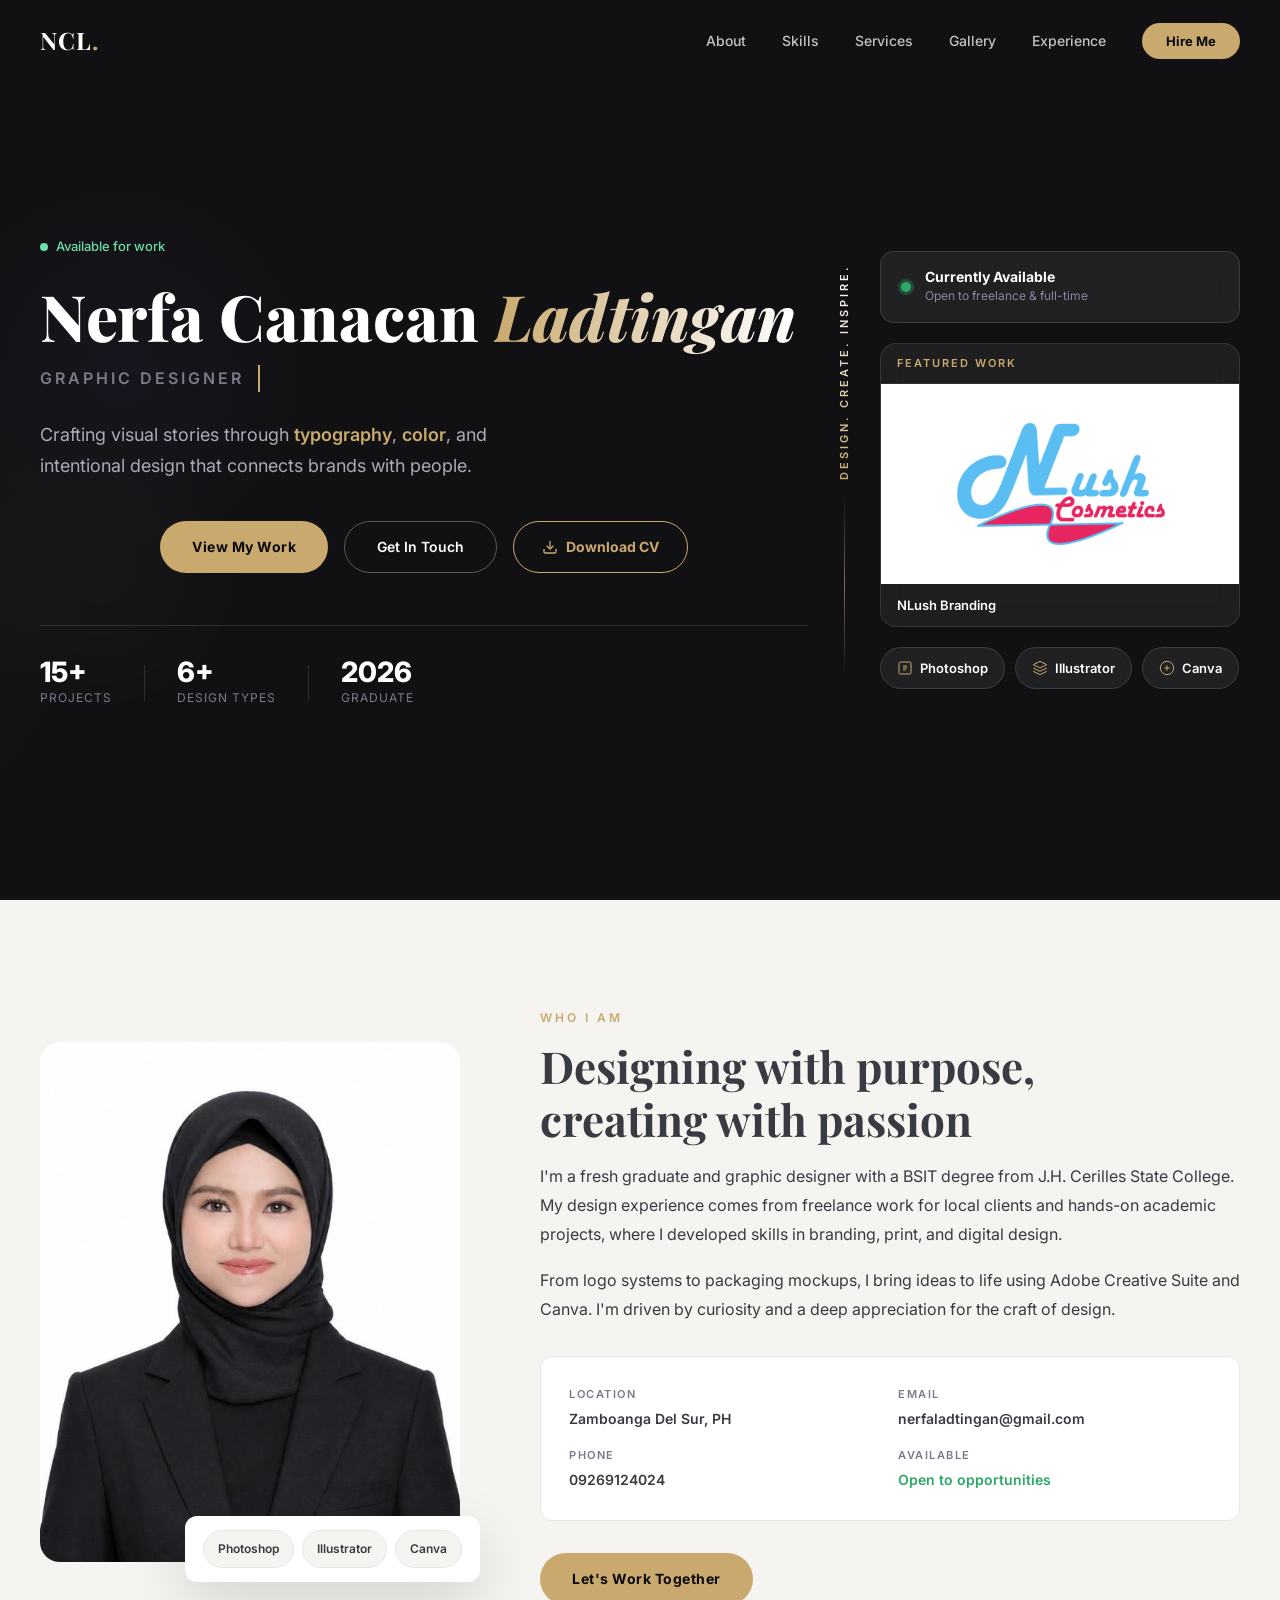
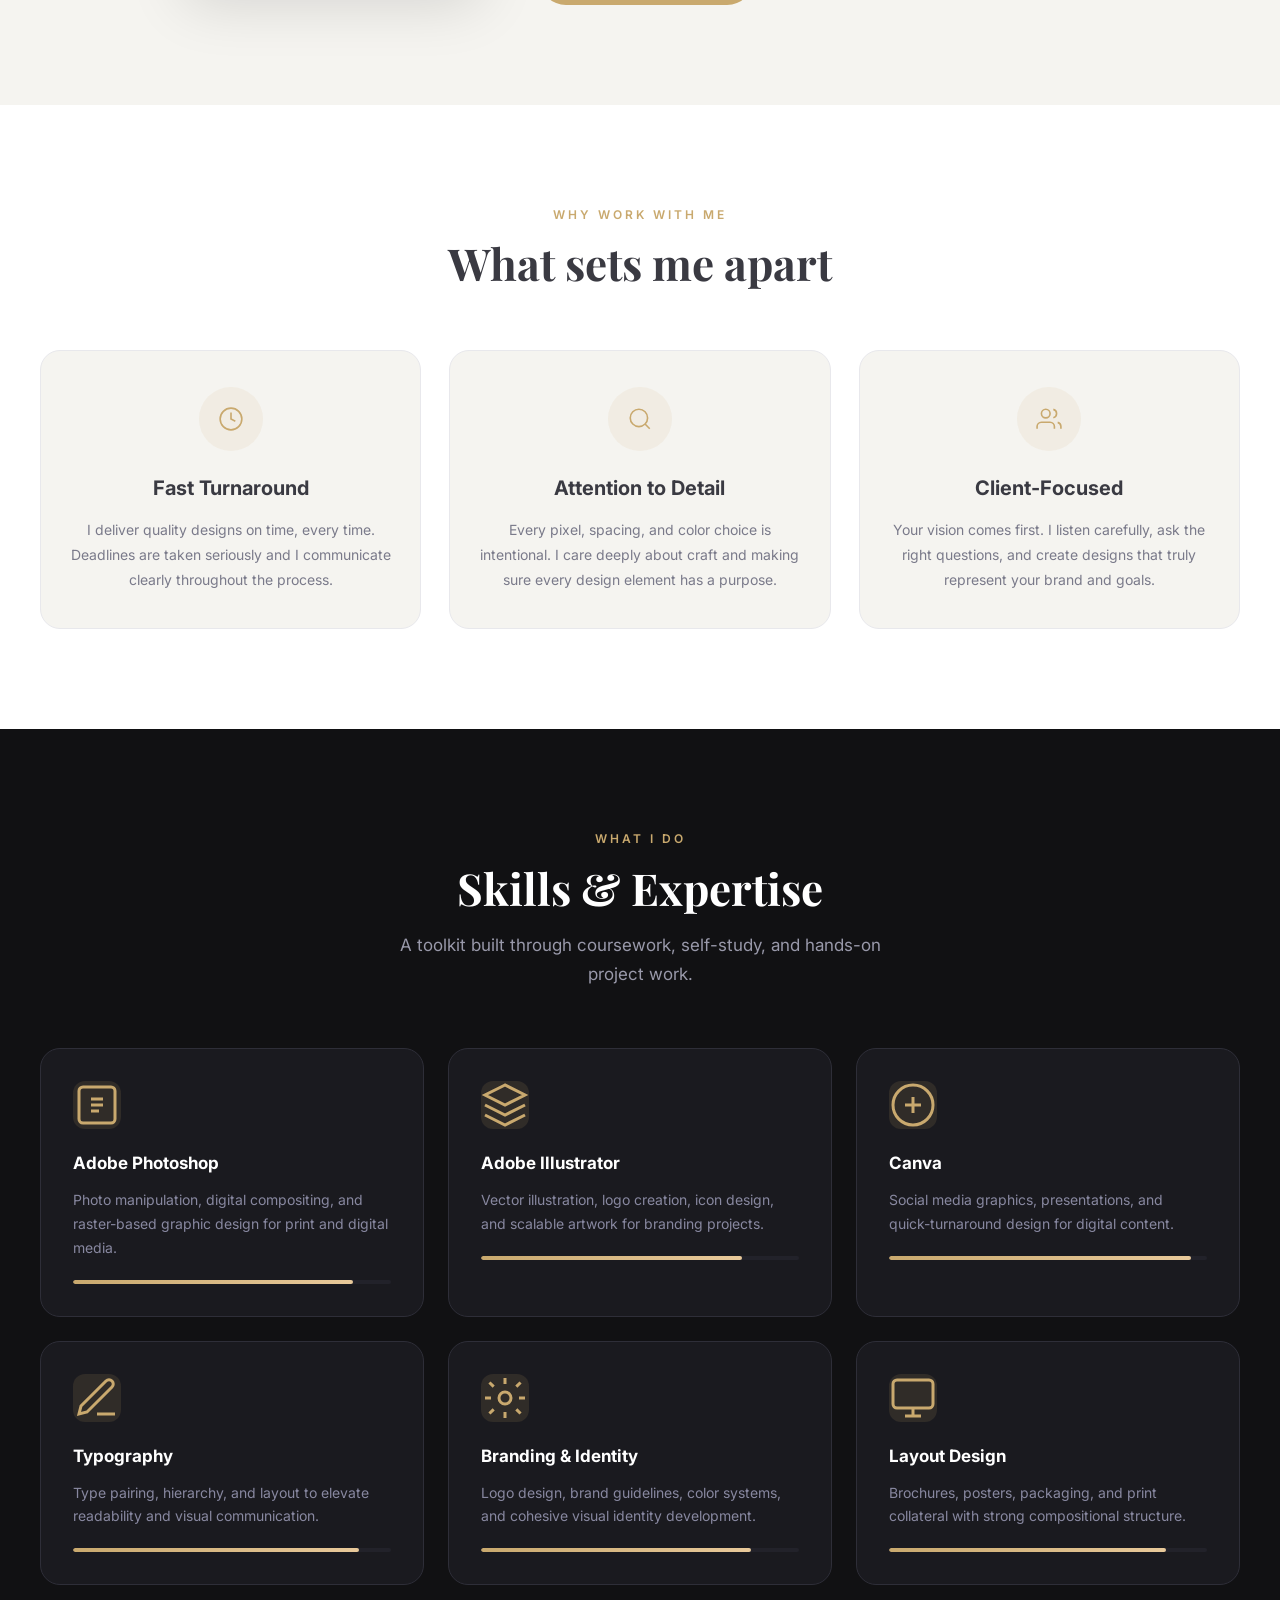
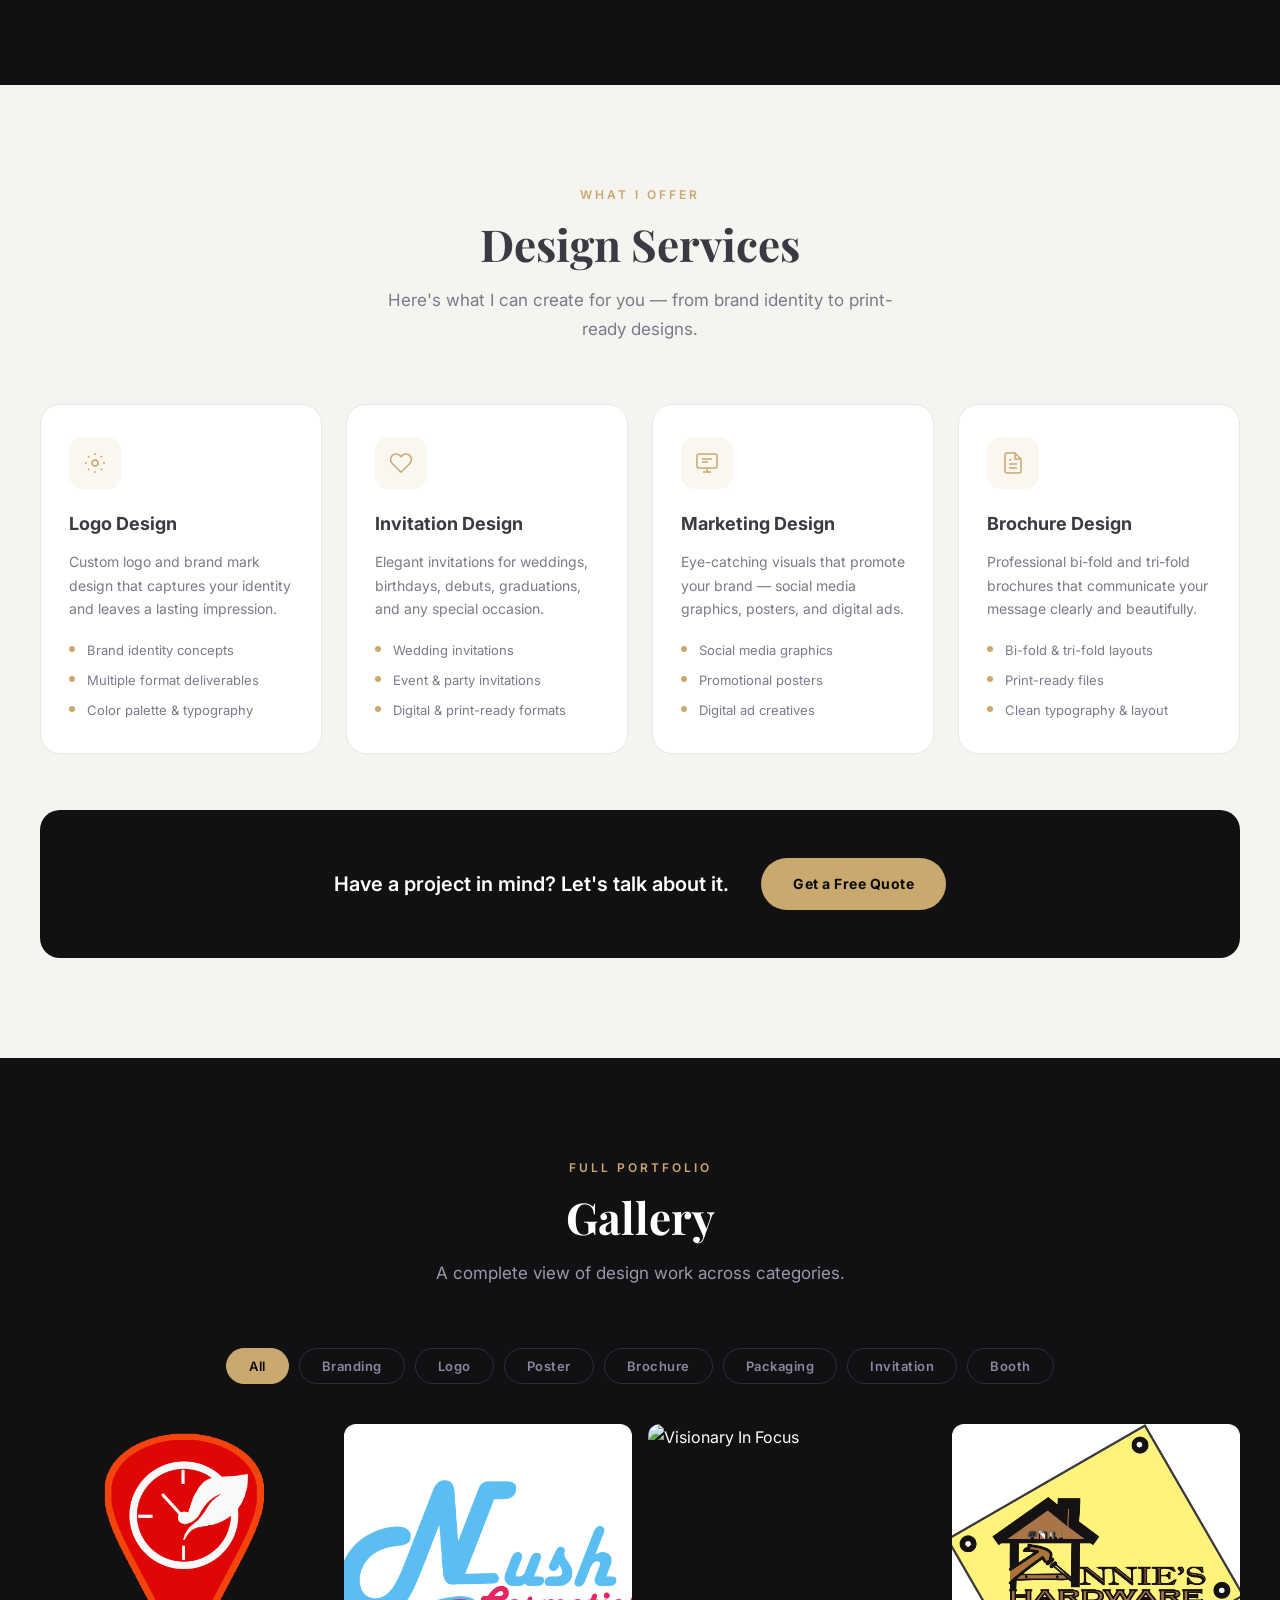
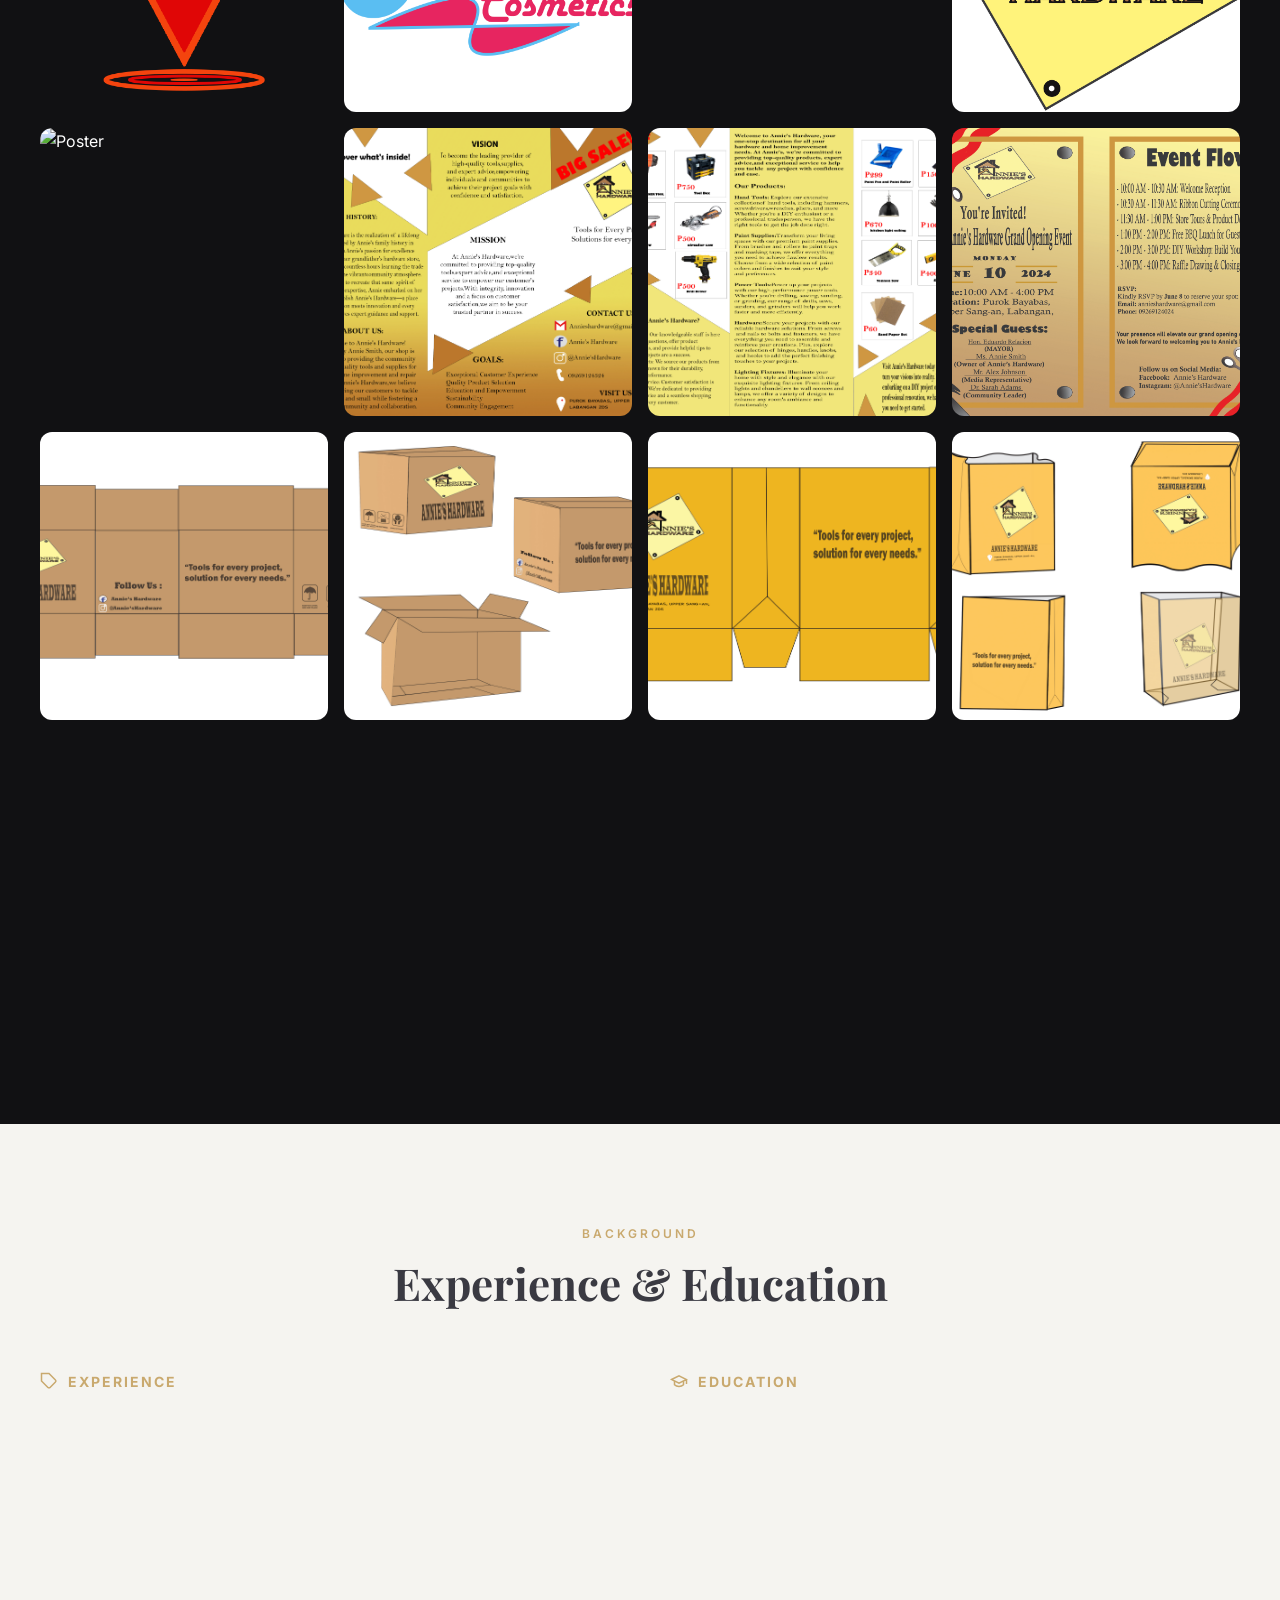
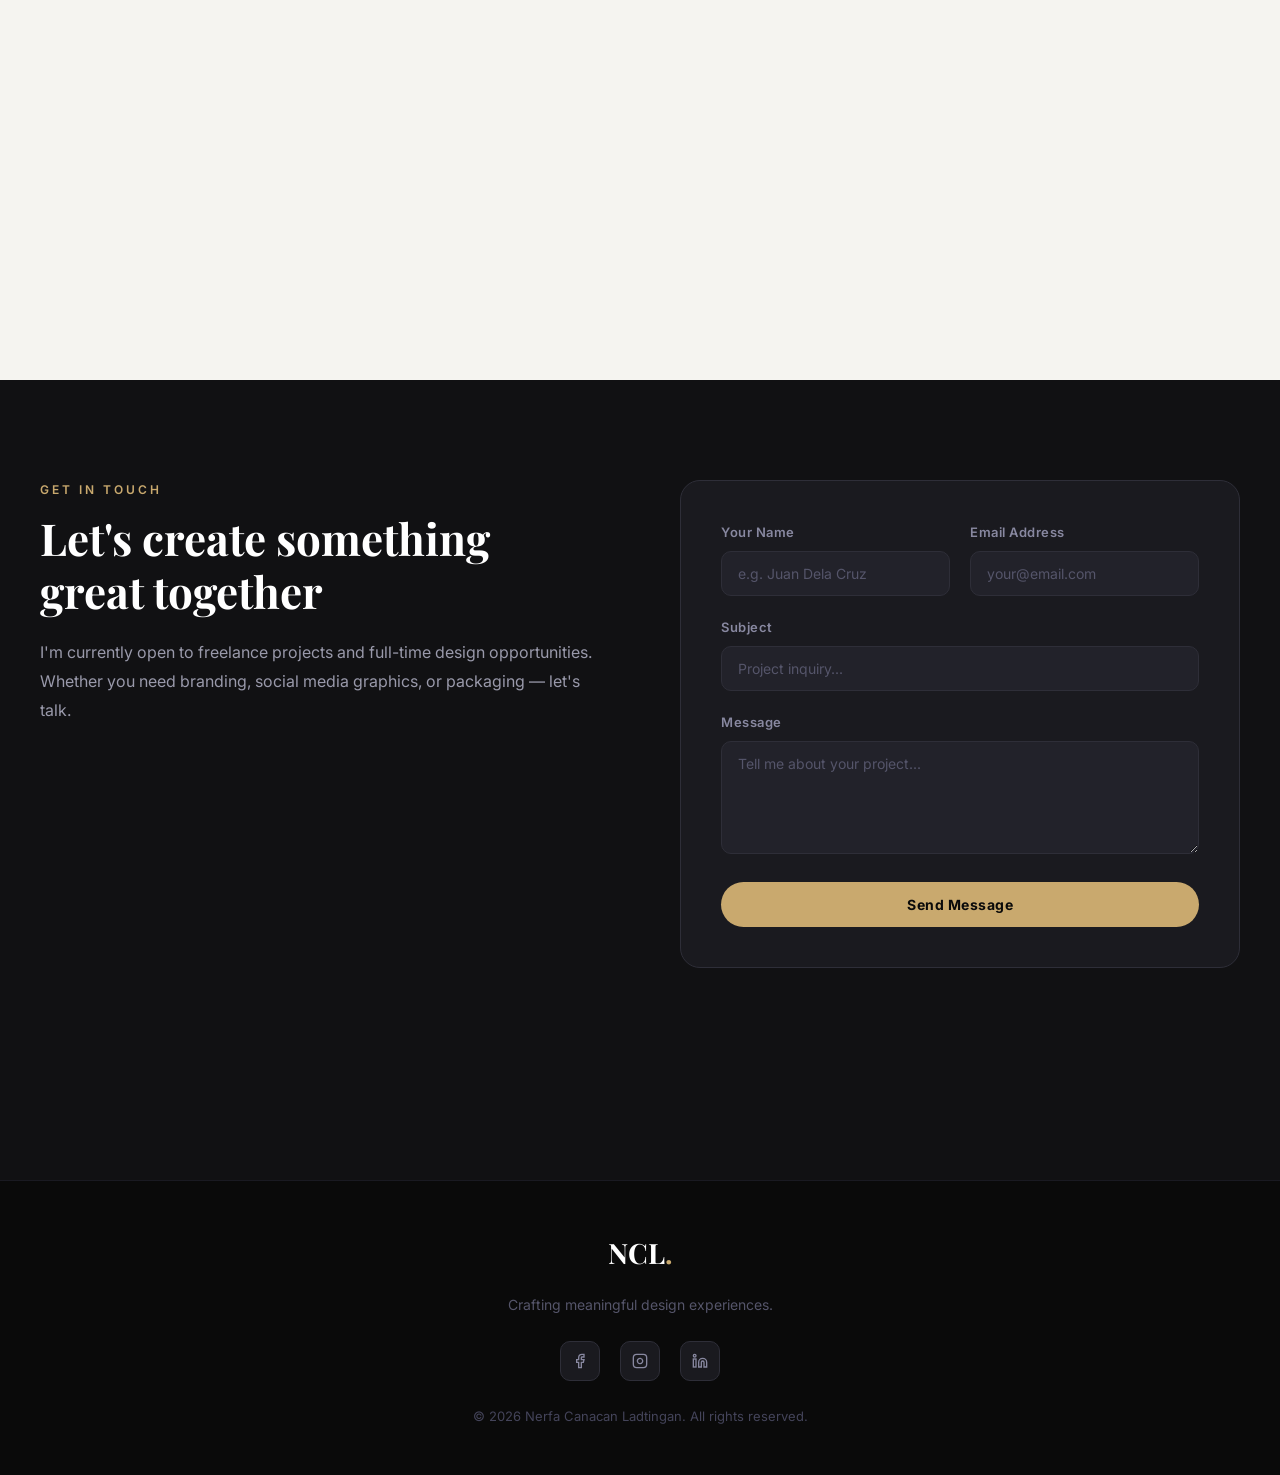
==== commit 6ddd97cd: "Update CV" ====
--- a/index.html
+++ b/index.html
@@ -21,7 +21,6 @@
         <li><a href="#about">About</a></li>
         <li><a href="#skills">Skills</a></li>
         <li><a href="#services">Services</a></li>
-        <li><a href="#projects">Projects</a></li>
         <li><a href="#gallery">Gallery</a></li>
         <li><a href="#experience">Experience</a></li>
         <li><a href="#contact" class="nav-cta">Hire Me</a></li>
@@ -39,34 +38,69 @@
       <div class="hero-shape hero-shape-2"></div>
       <div class="hero-shape hero-shape-3"></div>
     </div>
-    <div class="hero-content" data-reveal>
-      <p class="hero-eyebrow"><span class="dot"></span> Available for work</p>
-      <h1 class="hero-name">Nerfa Canacan<br><em>Ladtingan</em></h1>
-      <p class="hero-role">Graphic Designer</p>
-      <p class="hero-tagline">Crafting visual stories through typography, color, and intentional design that connects brands with people.</p>
-      <div class="hero-actions">
-        <a href="#projects" class="btn-primary">View My Work</a>
-        <a href="#contact" class="btn-outline">Get In Touch</a>
-      </div>
-      <div class="hero-stats">
-        <div class="stat"><span class="stat-num">15+</span><span class="stat-label">Projects</span></div>
-        <div class="stat-divider"></div>
-        <div class="stat"><span class="stat-num">6+</span><span class="stat-label">Design Types</span></div>
-        <div class="stat-divider"></div>
-        <div class="stat"><span class="stat-num">2026</span><span class="stat-label">Graduate</span></div>
-      </div>
-    </div>
-    <div class="hero-image" data-reveal data-reveal-delay="2">
-      <div class="hero-img-wrap">
-        <img src="assets/img/Nerfa.jpg" alt="Nerfa Canacan Ladtingan" />
-        <div class="hero-img-badge">
-          <svg viewBox="0 0 24 24" fill="none" stroke="currentColor" stroke-width="2"><path d="M12 2l3.09 6.26L22 9.27l-5 4.87 1.18 6.88L12 17.77l-6.18 3.25L7 14.14 2 9.27l6.91-1.01L12 2z"/></svg>
-          Graphic Designer
-        </div>
-      </div>
-    </div>
-  </section>
-
+    <div class="hero-inner">
+      <div class="hero-content">
+        <p class="hero-eyebrow hero-anim" style="--d:0s"><span class="dot"></span> Available for work</p>
+        <h1 class="hero-name hero-anim" style="--d:0.15s">Nerfa Canacan <em class="hero-name-shimmer">Ladtingan</em></h1>
+        <p class="hero-role hero-anim" style="--d:0.3s"><span class="role-type">Graphic Designer</span></p>
+        <p class="hero-tagline hero-anim" style="--d:0.45s">Crafting visual stories through <span class="tagline-highlight">typography</span>, <span class="tagline-highlight">color</span>, and intentional design that connects brands with people.</p>
+        <div class="hero-actions hero-anim" style="--d:0.6s">
+          <a href="#services" class="btn-primary">View My Work</a>
+          <a href="#contact" class="btn-outline">Get In Touch</a>
+          <a href="assets/files/cv.html" target="_blank" class="btn-cv" id="downloadCV">
+            <svg viewBox="0 0 24 24" fill="none" stroke="currentColor" stroke-width="2"><path d="M21 15v4a2 2 0 01-2 2H5a2 2 0 01-2-2v-4"/><polyline points="7 10 12 15 17 10"/><line x1="12" y1="15" x2="12" y2="3"/></svg>
+            Download CV
+          </a>
+        </div>
+        <div class="hero-stats hero-anim" style="--d:0.75s">
+          <div class="stat"><span class="stat-num count-up" data-target="15">0</span><span class="stat-label">Projects</span></div>
+          <div class="stat-divider"></div>
+          <div class="stat"><span class="stat-num count-up" data-target="6">0</span><span class="stat-label">Design Types</span></div>
+          <div class="stat-divider"></div>
+          <div class="stat"><span class="stat-num" id="stat-year">0</span><span class="stat-label">Graduate</span></div>
+        </div>
+      </div>
+
+      <div class="hero-divider">
+        <span class="hero-divider-label">Design. Create. Inspire.</span>
+        <div class="hero-divider-line"></div>
+      </div>
+
+      <div class="hero-right">
+        <!-- Status card -->
+        <div class="hero-status-card">
+          <span class="status-dot"></span>
+          <div>
+            <p class="status-title">Currently Available</p>
+            <p class="status-sub">Open to freelance &amp; full-time</p>
+          </div>
+        </div>
+
+        <!-- Design mockup -->
+        <div class="hero-mockup">
+          <div class="mockup-label">Featured Work</div>
+          <img src="assets/img/portfolio/portfolio-new-2.png" alt="NLush Branding" />
+          <div class="mockup-caption">NLush Branding</div>
+        </div>
+
+        <!-- Tool badges -->
+        <div class="hero-tools">
+          <div class="hero-tool-badge">
+            <svg viewBox="0 0 24 24" fill="none" stroke="currentColor" stroke-width="1.5"><rect x="3" y="3" width="18" height="18" rx="2"/><path d="M9 9h6M9 12h6M9 15h4"/></svg>
+            Photoshop
+          </div>
+          <div class="hero-tool-badge">
+            <svg viewBox="0 0 24 24" fill="none" stroke="currentColor" stroke-width="1.5"><path d="M12 2L2 7l10 5 10-5-10-5zM2 17l10 5 10-5M2 12l10 5 10-5"/></svg>
+            Illustrator
+          </div>
+          <div class="hero-tool-badge">
+            <svg viewBox="0 0 24 24" fill="none" stroke="currentColor" stroke-width="1.5"><circle cx="12" cy="12" r="10"/><path d="M8 12h8M12 8v8"/></svg>
+            Canva
+          </div>
+        </div>
+      </div>
+    </div>
+  </section>
 
   <!-- ABOUT -->
   <section id="about">
@@ -74,7 +108,7 @@
       <div class="about-grid">
         <div class="about-image-col">
           <div class="about-img-wrap">
-            <img src="assets/img/about.jpg" alt="About Nerfa" />
+            <img src="assets/img/new.jpg" alt="About Nerfa" />
             <div class="about-tools">
               <div class="tool-badge">Photoshop</div>
               <div class="tool-badge">Illustrator</div>
@@ -93,20 +127,53 @@
             <div class="info-item"><span class="info-label">Phone</span><span class="info-value">09269124024</span></div>
             <div class="info-item"><span class="info-label">Available</span><span class="info-value available">Open to opportunities</span></div>
           </div>
-          <a href="#contact" class="btn-primary">Let's Work Together</a>
-        </div>
-      </div>
-    </div>
-  </section>
-
+          <a href="#contact" class="btn-primary btn-shine">Let's Work Together</a>
+        </div>
+      </div>
+    </div>
+  </section>
+
+
+  <!-- WHY HIRE ME -->
+  <section id="why-me">
+    <div class="container">
+      <div class="section-header center">
+        <p class="section-eyebrow" data-reveal>Why Work With Me</p>
+        <h2 class="section-title" data-reveal data-reveal-delay="1">What sets me apart</h2>
+      </div>
+      <div class="why-grid">
+        <div class="why-card" data-reveal>
+          <div class="why-icon">
+            <svg viewBox="0 0 24 24" fill="none" stroke="currentColor" stroke-width="1.5"><circle cx="12" cy="12" r="10"/><polyline points="12 6 12 12 16 14"/></svg>
+          </div>
+          <h3>Fast Turnaround</h3>
+          <p>I deliver quality designs on time, every time. Deadlines are taken seriously and I communicate clearly throughout the process.</p>
+        </div>
+        <div class="why-card" data-reveal data-reveal-delay="1">
+          <div class="why-icon">
+            <svg viewBox="0 0 24 24" fill="none" stroke="currentColor" stroke-width="1.5"><circle cx="11" cy="11" r="8"/><line x1="21" y1="21" x2="16.65" y2="16.65"/></svg>
+          </div>
+          <h3>Attention to Detail</h3>
+          <p>Every pixel, spacing, and color choice is intentional. I care deeply about craft and making sure every design element has a purpose.</p>
+        </div>
+        <div class="why-card" data-reveal data-reveal-delay="2">
+          <div class="why-icon">
+            <svg viewBox="0 0 24 24" fill="none" stroke="currentColor" stroke-width="1.5"><path d="M17 21v-2a4 4 0 00-4-4H5a4 4 0 00-4 4v2"/><circle cx="9" cy="7" r="4"/><path d="M23 21v-2a4 4 0 00-3-3.87"/><path d="M16 3.13a4 4 0 010 7.75"/></svg>
+          </div>
+          <h3>Client-Focused</h3>
+          <p>Your vision comes first. I listen carefully, ask the right questions, and create designs that truly represent your brand and goals.</p>
+        </div>
+      </div>
+    </div>
+  </section>
 
   <!-- SKILLS -->
   <section id="skills" class="section-dark">
     <div class="container">
       <div class="section-header center">
-        <p class="section-eyebrow">What I Do</p>
-        <h2 class="section-title">Skills &amp; Expertise</h2>
-        <p class="section-subtitle">A toolkit built through coursework, self-study, and hands-on project work.</p>
+        <p class="section-eyebrow" data-reveal>What I Do</p>
+        <h2 class="section-title" data-reveal data-reveal-delay="1">Skills &amp; Expertise</h2>
+        <p class="section-subtitle" data-reveal data-reveal-delay="2">A toolkit built through coursework, self-study, and hands-on project work.</p>
       </div>
       <div class="skills-grid">
         <div class="skill-card">
@@ -228,119 +295,6 @@
       <div class="services-cta">
         <p>Have a project in mind? Let's talk about it.</p>
         <a href="#contact" class="btn-primary">Get a Free Quote</a>
-      </div>
-    </div>
-  </section>
-
-  <!-- FEATURED PROJECTS -->
-  <section id="projects">
-    <div class="container">
-      <div class="section-header center">
-        <p class="section-eyebrow">Featured Work</p>
-        <h2 class="section-title">Design Projects</h2>
-        <p class="section-subtitle">Highlighted projects that demonstrate range, creativity, and technical skill.</p>
-      </div>
-      <div class="projects-grid">
-
-        <div class="project-card project-large">
-          <div class="project-img">
-            <img src="assets/img/portfolio/portfolio-1.jpg" alt="Social Media Graphics Collection" />
-            <div class="project-overlay">
-              <button class="project-view-btn" data-src="assets/img/portfolio/portfolio-1.jpg">View Project</button>
-            </div>
-          </div>
-          <div class="project-info">
-            <div class="project-tags"><span class="tag">Canva</span><span class="tag">Photoshop</span><span class="tag">Typography</span></div>
-            <h3>Social Media Graphics Collection</h3>
-            <p>Designed a series of promotional graphics applying typography, color theory, and layout principles. Created cohesive visual content optimized for engagement across social platforms.</p>
-            <div class="project-meta"><span>Branding &amp; Digital</span></div>
-          </div>
-        </div>
-
-        <div class="project-card">
-          <div class="project-img">
-            <img src="assets/img/portfolio/portfolio-new-1.png" alt="App Icon Design" />
-            <div class="project-overlay">
-              <button class="project-view-btn" data-src="assets/img/portfolio/portfolio-new-1.png">View</button>
-            </div>
-          </div>
-          <div class="project-info">
-            <div class="project-tags"><span class="tag">Branding</span><span class="tag">Icon Design</span></div>
-            <h3>App Icon Design</h3>
-            <p>Custom app icon with a clean, modern aesthetic designed for strong visual impact at any size.</p>
-          </div>
-        </div>
-
-        <div class="project-card">
-          <div class="project-img">
-            <img src="assets/img/portfolio/portfolio-new-2.png" alt="NLush Branding" />
-            <div class="project-overlay">
-              <button class="project-view-btn" data-src="assets/img/portfolio/portfolio-new-2.png">View</button>
-            </div>
-          </div>
-          <div class="project-info">
-            <div class="project-tags"><span class="tag">Branding</span><span class="tag">Typography</span></div>
-            <h3>NLush Branding</h3>
-            <p>Brand identity design featuring cohesive typography, color palette, and visual language.</p>
-          </div>
-        </div>
-
-        <div class="project-card">
-          <div class="project-img">
-            <img src="assets/img/portfolio/portfolio-new-3.png" alt="Visionary In Focus" />
-            <div class="project-overlay">
-              <button class="project-view-btn" data-src="assets/img/portfolio/portfolio-new-3.png">View</button>
-            </div>
-          </div>
-          <div class="project-info">
-            <div class="project-tags"><span class="tag">Visual Design</span><span class="tag">Canva</span></div>
-            <h3>Visionary In Focus</h3>
-            <p>A creative visual design piece exploring composition, focus, and storytelling through imagery.</p>
-          </div>
-        </div>
-
-        <div class="project-card">
-          <div class="project-img">
-            <img src="assets/img/portfolio/portfolio-2.jpg" alt="Poster Design" />
-            <div class="project-overlay">
-              <button class="project-view-btn" data-src="assets/img/portfolio/portfolio-2.jpg">View</button>
-            </div>
-          </div>
-          <div class="project-info">
-            <div class="project-tags"><span class="tag">Print</span><span class="tag">Layout</span></div>
-            <h3>Promotional Poster</h3>
-            <p>High-impact poster design balancing visual hierarchy with bold typography and color.</p>
-          </div>
-        </div>
-
-        <div class="project-card">
-          <div class="project-img">
-            <img src="assets/img/portfolio/portfolio-5.jpg" alt="Invitation Design" />
-            <div class="project-overlay">
-              <button class="project-view-btn" data-src="assets/img/portfolio/portfolio-5.jpg">View</button>
-            </div>
-          </div>
-          <div class="project-info">
-            <div class="project-tags"><span class="tag">Stationery</span><span class="tag">Events</span></div>
-            <h3>Event Invitation</h3>
-            <p>Elegant event invitation with refined typography and a polished layout.</p>
-          </div>
-        </div>
-
-        <div class="project-card">
-          <div class="project-img">
-            <img src="assets/img/portfolio/portfolio-3.jpg" alt="Brochure Design" />
-            <div class="project-overlay">
-              <button class="project-view-btn" data-src="assets/img/portfolio/portfolio-3.jpg">View</button>
-            </div>
-          </div>
-          <div class="project-info">
-            <div class="project-tags"><span class="tag">Print</span><span class="tag">Layout</span></div>
-            <h3>Brochure Design</h3>
-            <p>Multi-page brochure with strong grid structure, clear information hierarchy.</p>
-          </div>
-        </div>
-
       </div>
     </div>
   </section>
@@ -364,20 +318,20 @@
         <button class="filter-btn" data-filter="invitation">Invitation</button>
         <button class="filter-btn" data-filter="booth">Booth</button>
       </div>
-      <div class="gallery-grid" id="galleryGrid">
-        <div class="gallery-item" data-cat="branding"><img src="assets/img/portfolio/portfolio-new-1.png" alt="App Icon Design"><div class="gallery-overlay"><span>App Icon Design</span></div></div>
+      <div class="gallery-grid masonry-grid" id="galleryGrid">
+        <div class="gallery-item tall" data-cat="branding"><img src="assets/img/portfolio/portfolio-new-1.png" alt="App Icon Design"><div class="gallery-overlay"><span>App Icon Design</span></div></div>
         <div class="gallery-item" data-cat="branding"><img src="assets/img/portfolio/portfolio-new-2.png" alt="NLush Branding"><div class="gallery-overlay"><span>NLush Branding</span></div></div>
-        <div class="gallery-item" data-cat="branding"><img src="assets/img/portfolio/portfolio-new-3.png" alt="Visionary In Focus"><div class="gallery-overlay"><span>Visionary In Focus</span></div></div>
+        <div class="gallery-item wide" data-cat="branding"><img src="assets/img/portfolio/portfolio-new-3.png" alt="Visionary In Focus"><div class="gallery-overlay"><span>Visionary In Focus</span></div></div>
         <div class="gallery-item" data-cat="logo"><img src="assets/img/portfolio/portfolio-1.jpg" alt="Logo Design"><div class="gallery-overlay"><span>Logo Design</span></div></div>
-        <div class="gallery-item" data-cat="poster"><img src="assets/img/portfolio/portfolio-2.jpg" alt="Poster"><div class="gallery-overlay"><span>Promotional Poster</span></div></div>
+        <div class="gallery-item tall" data-cat="poster"><img src="assets/img/portfolio/portfolio-2.jpg" alt="Poster"><div class="gallery-overlay"><span>Promotional Poster</span></div></div>
         <div class="gallery-item" data-cat="brochure"><img src="assets/img/portfolio/portfolio-3.jpg" alt="Brochure Back"><div class="gallery-overlay"><span>Brochure Back</span></div></div>
         <div class="gallery-item" data-cat="brochure"><img src="assets/img/portfolio/portfolio-4.jpg" alt="Brochure Inside"><div class="gallery-overlay"><span>Brochure Inside</span></div></div>
-        <div class="gallery-item" data-cat="invitation"><img src="assets/img/portfolio/portfolio-5.jpg" alt="Invitation"><div class="gallery-overlay"><span>Event Invitation</span></div></div>
+        <div class="gallery-item wide" data-cat="invitation"><img src="assets/img/portfolio/portfolio-5.jpg" alt="Invitation"><div class="gallery-overlay"><span>Event Invitation</span></div></div>
         <div class="gallery-item" data-cat="packaging"><img src="assets/img/portfolio/portfolio-6.jpg" alt="Box Layout"><div class="gallery-overlay"><span>Box Layout</span></div></div>
         <div class="gallery-item" data-cat="packaging"><img src="assets/img/portfolio/portfolio-7.jpg" alt="Box Packaging"><div class="gallery-overlay"><span>Box Packaging</span></div></div>
-        <div class="gallery-item" data-cat="packaging"><img src="assets/img/portfolio/portfolio-9.jpg" alt="Paper Bag Layout"><div class="gallery-overlay"><span>Paper Bag Layout</span></div></div>
+        <div class="gallery-item tall" data-cat="packaging"><img src="assets/img/portfolio/portfolio-9.jpg" alt="Paper Bag Layout"><div class="gallery-overlay"><span>Paper Bag Layout</span></div></div>
         <div class="gallery-item" data-cat="packaging"><img src="assets/img/portfolio/portfolio-10.jpg" alt="Paper Bag Packaging"><div class="gallery-overlay"><span>Paper Bag Packaging</span></div></div>
-        <div class="gallery-item" data-cat="booth"><img src="assets/img/portfolio/portfolio-11.png" alt="Booth Front"><div class="gallery-overlay"><span>Booth — Front</span></div></div>
+        <div class="gallery-item wide" data-cat="booth"><img src="assets/img/portfolio/portfolio-11.png" alt="Booth Front"><div class="gallery-overlay"><span>Booth — Front</span></div></div>
         <div class="gallery-item" data-cat="booth"><img src="assets/img/portfolio/portfolio-15.png" alt="Booth Inside"><div class="gallery-overlay"><span>Booth — Inside</span></div></div>
       </div>
     </div>
--- a/assets/css/portfolio.css
+++ b/assets/css/portfolio.css
@@ -44,9 +44,9 @@
 
 .container {
   width: 100%;
-  max-width: 1180px;
-  margin: 0 auto;
-  padding: 0 24px;
+  max-width: 100%;
+  margin: 0;
+  padding: 0 40px;
 }
 
 section { padding: 100px 0; }
@@ -139,9 +139,8 @@
   display: flex;
   align-items: center;
   justify-content: space-between;
-  max-width: 1180px;
-  margin: 0 auto;
-  padding: 0 24px;
+  width: 100%;
+  padding: 0 40px;
 }
 .nav-logo {
   font-family: var(--font-display);
@@ -197,7 +196,316 @@
   justify-content: center;
   position: relative;
   overflow: hidden;
-  padding: 100px 0 80px;
+  padding: 120px 0 80px;
+  width: 100%;
+}
+
+/* Landscape background image */
+#hero::before {
+  content: '';
+  position: absolute;
+  inset: 0;
+  background: url('https://images.unsplash.com/photo-1636955816868-fcb881e57954?w=1920&q=80') center center / cover no-repeat;
+  filter: brightness(0.32) saturate(0.8);
+  z-index: 0;
+}
+
+#hero .hero-bg,
+#hero .container {
+  position: relative;
+  z-index: 1;
+}
+
+/* Hero inner two-column layout */
+.hero-inner {
+  position: relative;
+  z-index: 2;
+  display: grid;
+  grid-template-columns: 1fr 40px 360px;
+  gap: 16px;
+  align-items: center;
+  width: 100%;
+  padding: 0 40px;
+}
+
+.hero-content {
+  max-width: 100%;
+  position: relative;
+  z-index: 2;
+}
+
+.hero-name {
+  font-family: var(--font-display);
+  font-size: clamp(36px, 5vw, 68px);
+  font-weight: 800;
+  line-height: 1.05;
+  color: var(--white);
+  margin-bottom: 16px;
+}
+
+.hero-tagline {
+  font-size: clamp(15px, 1.6vw, 18px);
+  line-height: 1.7;
+  color: #aaaab8;
+  max-width: 520px;
+  margin: 0 0 40px;
+}
+
+/* Right side */
+.hero-right {
+  display: flex;
+  flex-direction: column;
+  gap: 20px;
+  position: relative;
+  z-index: 2;
+  opacity: 0;
+  animation: heroFadeUp 0.9s cubic-bezier(0.22,1,0.36,1) 0.9s forwards;
+}
+
+/* Status card */
+.hero-status-card {
+  background: rgba(255,255,255,0.07);
+  border: 1px solid rgba(255,255,255,0.12);
+  backdrop-filter: blur(12px);
+  border-radius: 14px;
+  padding: 16px 20px;
+  display: flex;
+  align-items: center;
+  gap: 14px;
+  animation: floatY 3s ease-in-out infinite;
+}
+.status-dot {
+  width: 10px; height: 10px;
+  background: #2da866;
+  border-radius: 50%;
+  flex-shrink: 0;
+  box-shadow: 0 0 0 3px rgba(45,168,102,0.3);
+  animation: pulse 2s ease-in-out infinite;
+}
+.status-title { font-size: 14px; font-weight: 700; color: var(--white); margin: 0; line-height: 1.3; }
+.status-sub { font-size: 12px; color: #8888a0; margin: 0; }
+
+/* Mockup */
+.hero-mockup {
+  background: rgba(255,255,255,0.06);
+  border: 1px solid rgba(255,255,255,0.1);
+  backdrop-filter: blur(12px);
+  border-radius: 16px;
+  overflow: hidden;
+  animation: floatY 4s ease-in-out infinite 0.5s;
+}
+.mockup-label {
+  padding: 10px 16px;
+  font-size: 11px;
+  font-weight: 600;
+  letter-spacing: 2px;
+  text-transform: uppercase;
+  color: var(--accent);
+  border-bottom: 1px solid rgba(255,255,255,0.08);
+}
+.hero-mockup img {
+  width: 100%;
+  height: 200px;
+  object-fit: cover;
+  display: block;
+}
+.mockup-caption {
+  padding: 10px 16px;
+  font-size: 13px;
+  font-weight: 600;
+  color: var(--white);
+}
+
+/* Girl SVG */
+.hero-girl-wrap {
+  background: rgba(255,255,255,0.04);
+  border: 1px solid rgba(255,255,255,0.08);
+  border-radius: 16px;
+  padding: 8px;
+  backdrop-filter: blur(8px);
+}
+.girl-svg { width: 100%; max-height: 140px; height: auto; }
+
+/* Monitor glow pulse */
+.monitor-glow { filter: drop-shadow(0 0 8px rgba(15,52,96,0.8)); }
+
+/* Cursor blink */
+.cursor-blink {
+  animation: blink 1s step-end infinite;
+}
+@keyframes blink {
+  0%,100% { opacity: 1; }
+  50% { opacity: 0; }
+}
+
+/* Steam rising */
+.steam1 {
+  animation: steam 2s ease-in-out infinite;
+}
+.steam2 {
+  animation: steam 2s ease-in-out infinite 0.6s;
+}
+@keyframes steam {
+  0% { opacity: 0; transform: translateY(0); }
+  50% { opacity: 0.5; }
+  100% { opacity: 0; transform: translateY(-8px); }
+}
+
+/* Arms typing */
+.arm-left {
+  animation: typeLeft 0.4s ease-in-out infinite alternate;
+  transform-origin: 144px 158px;
+}
+.arm-right {
+  animation: typeRight 0.4s ease-in-out infinite alternate;
+  transform-origin: 176px 158px;
+}
+@keyframes typeLeft {
+  from { transform: translateY(0); }
+  to   { transform: translateY(-3px); }
+}
+@keyframes typeRight {
+  from { transform: translateY(-3px); }
+  to   { transform: translateY(0); }
+}
+
+/* Eyes blink */
+.eye-left, .eye-right {
+  animation: eyeBlink 4s ease-in-out infinite;
+}
+@keyframes eyeBlink {
+  0%,90%,100% { ry: 3.5; }
+  95% { ry: 0.5; }
+}
+
+/* Tool badges */
+.hero-tools {
+  display: flex;
+  gap: 10px;
+  flex-wrap: wrap;
+}
+.hero-tool-badge {
+  display: flex;
+  align-items: center;
+  gap: 7px;
+  background: rgba(255,255,255,0.07);
+  border: 1px solid rgba(255,255,255,0.12);
+  backdrop-filter: blur(8px);
+  border-radius: 50px;
+  padding: 9px 16px;
+  font-size: 13px;
+  font-weight: 600;
+  color: var(--white);
+  animation: floatY 3.5s ease-in-out infinite;
+}
+.hero-tool-badge:nth-child(2) { animation-delay: 0.4s; }
+.hero-tool-badge:nth-child(3) { animation-delay: 0.8s; }
+.hero-tool-badge svg { width: 16px; height: 16px; color: var(--accent); }
+
+@keyframes floatY {
+  0%,100% { transform: translateY(0); }
+  50% { transform: translateY(-8px); }
+}
+
+/* Tagline highlight words */
+.tagline-highlight {
+  color: var(--accent);
+  font-weight: 600;
+  position: relative;
+  display: inline-block;
+  animation: wordPop 3s ease-in-out infinite;
+}
+.tagline-highlight:nth-child(2) { animation-delay: 1.5s; }
+@keyframes wordPop {
+  0%,100% { color: var(--accent); transform: translateY(0); }
+  50% { color: var(--accent2); transform: translateY(-2px); }
+}
+
+/* Hero word animations */
+.hero-name-shimmer {
+  background: linear-gradient(90deg, var(--accent), #fff, var(--accent2), var(--accent));
+  background-size: 300% auto;
+  -webkit-background-clip: text;
+  -webkit-text-fill-color: transparent;
+  background-clip: text;
+  animation: shimmer 4s linear infinite 1.2s;
+}
+@keyframes shimmer {
+  0% { background-position: 0% center; }
+  100% { background-position: 300% center; }
+}
+
+.role-type {
+  display: inline-block;
+  overflow: hidden;
+  white-space: nowrap;
+  border-right: 2px solid var(--accent);
+  width: 0;
+  animation: typewriter 1.2s steps(17) 0.5s forwards, caretBlink 0.8s step-end 1.7s 4;
+}
+@keyframes typewriter {
+  to { width: 20ch; }
+}
+@keyframes caretBlink {
+  0%,100% { border-color: var(--accent); }
+  50% { border-color: transparent; }
+}
+
+/* Hero entrance animations */
+.hero-anim {
+  opacity: 0;
+  transform: translateY(28px);
+  animation: heroFadeUp 0.7s cubic-bezier(0.22,1,0.36,1) forwards;
+  animation-delay: var(--d, 0s);
+}
+@keyframes heroFadeUp {
+  to { opacity: 1; transform: translateY(0); }
+}
+
+/* Hero divider */
+.hero-divider {
+  display: flex;
+  flex-direction: column;
+  align-items: center;
+  justify-content: center;
+  height: 100%;
+  gap: 16px;
+}
+.hero-divider-line {
+  width: 1px;
+  height: 180px;
+  background: linear-gradient(to bottom, transparent, rgba(201,169,110,0.6), transparent);
+}
+.hero-divider-label {
+  font-size: 11px;
+  font-weight: 600;
+  letter-spacing: 3px;
+  text-transform: uppercase;
+  color: var(--accent);
+  writing-mode: vertical-rl;
+  text-orientation: mixed;
+  transform: rotate(180deg);
+  background: linear-gradient(180deg, var(--accent), #fff, var(--accent2), var(--accent));
+  background-size: auto 300%;
+  -webkit-background-clip: text;
+  -webkit-text-fill-color: transparent;
+  background-clip: text;
+  animation: dividerShimmer 3s linear infinite;
+}
+@keyframes dividerShimmer {
+  0%   { background-position: center 0%; }
+  100% { background-position: center 300%; }
+}
+
+/* Hero responsive */
+@media (max-width: 1024px) {
+  .hero-inner { grid-template-columns: 1fr 40px 300px; gap: 12px; }
+}
+@media (max-width: 768px) {
+  .hero-inner { grid-template-columns: 1fr; padding: 0 20px; }
+  .hero-divider { display: none; }
+  .hero-right { display: none; }
+  .hero-tagline { max-width: 100%; }
 }
 
 .hero-bg { position: absolute; inset: 0; pointer-events: none; }
@@ -235,8 +543,6 @@
   margin: 0 auto;
 }
 
-.hero-content { flex: 1; max-width: 580px; }
-
 .hero-eyebrow {
   display: inline-flex;
   align-items: center;
@@ -257,14 +563,6 @@
   50% { opacity: 0.5; transform: scale(1.3); }
 }
 
-.hero-name {
-  font-family: var(--font-display);
-  font-size: clamp(42px, 6vw, 72px);
-  font-weight: 800;
-  line-height: 1.05;
-  color: var(--white);
-  margin-bottom: 16px;
-}
 .hero-name em { color: var(--accent); font-style: italic; }
 
 .hero-role {
@@ -276,15 +574,7 @@
   margin-bottom: 20px;
 }
 
-.hero-tagline {
-  font-size: 18px;
-  line-height: 1.7;
-  color: #aaaab8;
-  max-width: 480px;
-  margin-bottom: 40px;
-}
-
-.hero-actions { display: flex; gap: 16px; flex-wrap: wrap; margin-bottom: 52px; }
+.hero-actions { display: flex; gap: 16px; flex-wrap: wrap; margin-bottom: 52px; justify-content: center; }
 
 .hero-stats {
   display: flex;
@@ -294,7 +584,17 @@
   border-top: 1px solid var(--border-dark);
 }
 .stat { display: flex; flex-direction: column; gap: 2px; }
-.stat-num { font-size: 28px; font-weight: 800; color: var(--white); line-height: 1; }
+.stat-num {
+  font-size: 28px;
+  font-weight: 800;
+  color: var(--white);
+  line-height: 1;
+  animation: statGlow 3s ease-in-out infinite;
+}
+@keyframes statGlow {
+  0%,100% { text-shadow: none; }
+  50% { text-shadow: 0 0 12px rgba(201,169,110,0.7); }
+}
 .stat-label { font-size: 12px; color: var(--text-light); letter-spacing: 1px; text-transform: uppercase; }
 .stat-divider { width: 1px; height: 36px; background: var(--border-dark); }
 
@@ -402,12 +702,24 @@
   border-radius: var(--radius-lg);
   padding: 32px;
   transition: var(--transition);
+  position: relative;
+  overflow: hidden;
+}
+.skill-card::before {
+  content: '';
+  position: absolute;
+  inset: 0;
+  background: radial-gradient(circle at 50% 0%, rgba(201,169,110,0.08), transparent 70%);
+  opacity: 0;
+  transition: opacity var(--transition);
 }
 .skill-card:hover {
   border-color: var(--accent);
   transform: translateY(-6px);
   box-shadow: 0 20px 40px rgba(0,0,0,0.3);
 }
+.skill-card:hover::before { opacity: 1; }
+
 .skill-icon {
   width: 48px; height: 48px;
   background: rgba(201,169,110,0.12);
@@ -415,8 +727,23 @@
   display: flex; align-items: center; justify-content: center;
   margin-bottom: 20px;
   color: var(--accent);
-}
-.skill-icon svg { width: 22px; height: 22px; }
+  transition: var(--transition);
+  animation: iconFloat 3s ease-in-out infinite;
+}
+.skill-card:nth-child(2) .skill-icon { animation-delay: 0.3s; }
+.skill-card:nth-child(3) .skill-icon { animation-delay: 0.6s; }
+.skill-card:nth-child(4) .skill-icon { animation-delay: 0.9s; }
+.skill-card:nth-child(5) .skill-icon { animation-delay: 1.2s; }
+.skill-card:nth-child(6) .skill-icon { animation-delay: 1.5s; }
+.skill-card:hover .skill-icon {
+  background: rgba(201,169,110,0.25);
+  transform: scale(1.1) rotate(-5deg);
+}
+@keyframes iconFloat {
+  0%,100% { transform: translateY(0); }
+  50% { transform: translateY(-4px); }
+}
+
 .skill-card h3 { font-size: 17px; font-weight: 700; color: var(--white); margin-bottom: 10px; }
 .skill-card p { font-size: 14px; color: #8888a0; line-height: 1.7; margin-bottom: 20px; }
 .skill-bar { background: var(--dark3); height: 4px; border-radius: 4px; overflow: hidden; }
@@ -425,10 +752,61 @@
   width: var(--w);
   background: linear-gradient(90deg, var(--accent), var(--accent2));
   border-radius: 4px;
-  animation: fillBar 1.4s ease forwards;
+  animation: fillBar 1.4s ease forwards, barShine 3s ease-in-out infinite 1.4s;
+  position: relative;
+  overflow: hidden;
+}
+.skill-fill::after {
+  content: '';
+  position: absolute;
+  top: 0; left: -100%;
+  width: 50%;
+  height: 100%;
+  background: linear-gradient(90deg, transparent, rgba(255,255,255,0.5), transparent);
+  animation: barGloss 3s ease-in-out infinite 1.4s;
 }
 @keyframes fillBar { from { width: 0; } to { width: var(--w); } }
-
+@keyframes barGloss {
+  0% { left: -100%; }
+  50%,100% { left: 150%; }
+}
+
+
+/* Featured hero project card — full width, tall */
+.project-card.project-hero {
+  grid-column: 1 / -1;
+  display: grid;
+  grid-template-columns: 1fr 1fr;
+  min-height: 320px;
+  border: 2px solid var(--accent);
+}
+.project-card.project-hero .project-img {
+  height: 100%;
+  min-height: 320px;
+}
+.project-card.project-hero .project-info {
+  display: flex;
+  flex-direction: column;
+  justify-content: center;
+  padding: 36px 32px;
+}
+.project-card.project-hero .project-info h3 {
+  font-size: 22px;
+  margin-bottom: 12px;
+}
+.tag-featured {
+  background: var(--accent) !important;
+  color: var(--black) !important;
+  border-color: var(--accent) !important;
+  font-weight: 700;
+}
+
+@media (max-width: 900px) {
+  .project-card.project-hero { grid-template-columns: 1fr; min-height: unset; }
+  .project-card.project-hero .project-img { min-height: 240px; height: 240px; }
+  .project-card.project-hero .project-info { padding: 24px; }
+  .project-card.project-hero .project-info h3 { font-size: 18px; }
+}
 
 /* =========================================================
    SERVICES
@@ -887,14 +1265,6 @@
 /* --- Tablet portrait (640px - 900px) --- */
 @media (max-width: 900px) {
   #hero { padding: 100px 0 60px; }
-  #hero .container { flex-direction: column; text-align: center; gap: 40px; }
-  .hero-content { max-width: 100%; }
-  .hero-tagline { margin: 0 auto 40px; max-width: 480px; }
-  .hero-actions { justify-content: center; }
-  .hero-stats { justify-content: center; }
-  .hero-image { order: -1; }
-  .hero-img-wrap { width: 240px; height: 300px; }
-  .hero-img-badge { left: 50%; transform: translateX(-50%); white-space: nowrap; bottom: -16px; }
   .projects-grid { grid-template-columns: 1fr 1fr; gap: 20px; }
   .projects-grid > .project-card.project-large { grid-column: span 2; display: grid; grid-template-columns: 1fr 1fr; }
   .projects-grid > .project-card.project-large .project-img { min-height: 260px; }
@@ -904,7 +1274,7 @@
 /* --- Mobile (max 639px) --- */
 @media (max-width: 639px) {
   section { padding: 60px 0; }
-  .container { padding: 0 16px; }
+  .container { padding: 0 20px; }
 
   /* Nav */
   .nav-links {
@@ -935,8 +1305,6 @@
   .hero-actions .btn-outline { width: 100%; max-width: 280px; justify-content: center; }
   .hero-stats { gap: 20px; }
   .stat-num { font-size: 22px; }
-  .hero-img-wrap { width: 200px; height: 250px; }
-  .hero-img-badge { font-size: 11px; padding: 9px 14px; }
 
   /* About */
   .about-img-wrap img { height: 280px; }
@@ -978,7 +1346,6 @@
 /* --- Very small phones (max 380px) --- */
 @media (max-width: 380px) {
   .hero-name { font-size: 28px; }
-  .hero-img-wrap { width: 170px; height: 210px; }
   .gallery-grid { grid-template-columns: 1fr 1fr; gap: 8px; }
   .hero-stats { flex-wrap: wrap; justify-content: center; gap: 16px; }
   .stat-divider { display: none; }
@@ -1076,7 +1443,24 @@
   #lightboxNext { right: 6px; }
 }
 
-/* Form status messages */
+.btn-shine {
+  position: relative;
+  overflow: hidden;
+}
+.btn-shine::after {
+  content: '';
+  position: absolute;
+  top: 0; left: -100%;
+  width: 60%;
+  height: 100%;
+  background: linear-gradient(120deg, transparent, rgba(255,255,255,0.35), transparent);
+  animation: btnShine 2.5s ease-in-out infinite;
+}
+@keyframes btnShine {
+  0%   { left: -100%; }
+  50%,100% { left: 150%; }
+}
+
 .form-status {
   display: none;
   padding: 12px 16px;
@@ -1098,3 +1482,92 @@
   color: #ff6b6b;
   border: 1px solid rgba(220,53,69,0.3);
 }
+
+/* =========================================================
+   DOWNLOAD CV BUTTON
+   ========================================================= */
+.btn-cv {
+  display: inline-flex;
+  align-items: center;
+  gap: 8px;
+  background: transparent;
+  color: var(--accent);
+  font-weight: 700;
+  font-size: 14px;
+  padding: 13px 28px;
+  border-radius: 50px;
+  border: 1.5px solid var(--accent);
+  transition: var(--transition);
+}
+.btn-cv svg { width: 16px; height: 16px; }
+.btn-cv:hover { background: var(--accent); color: var(--black); transform: translateY(-2px); box-shadow: 0 8px 24px rgba(201,169,110,0.35); }
+
+/* =========================================================
+   WHY HIRE ME
+   ========================================================= */
+#why-me { background: var(--white); }
+.why-grid {
+  display: grid;
+  grid-template-columns: repeat(3, 1fr);
+  gap: 28px;
+}
+.why-card {
+  background: var(--off-white);
+  border: 1px solid var(--border);
+  border-radius: var(--radius-lg);
+  padding: 36px 28px;
+  text-align: center;
+  transition: var(--transition);
+  position: relative;
+  overflow: hidden;
+}
+.why-card::after {
+  content: '';
+  position: absolute;
+  bottom: 0; left: 0; right: 0;
+  height: 3px;
+  background: linear-gradient(90deg, var(--accent), var(--accent2));
+  transform: scaleX(0);
+  transform-origin: center;
+  transition: transform var(--transition);
+}
+.why-card:hover { transform: translateY(-8px); box-shadow: var(--shadow-lg); border-color: transparent; }
+.why-card:hover::after { transform: scaleX(1); }
+.why-icon {
+  width: 64px; height: 64px;
+  background: rgba(201,169,110,0.1);
+  border-radius: 50%;
+  display: flex; align-items: center; justify-content: center;
+  margin: 0 auto 20px;
+  color: var(--accent);
+  transition: var(--transition);
+}
+.why-card:hover .why-icon { background: var(--accent); color: var(--black); transform: scale(1.1); }
+.why-icon svg { width: 26px; height: 26px; }
+.why-card h3 { font-size: 20px; font-weight: 700; color: var(--text); margin-bottom: 12px; }
+.why-card p { font-size: 14px; color: var(--text-light); line-height: 1.8; }
+
+@media (max-width: 768px) { .why-grid { grid-template-columns: 1fr; gap: 16px; } }
+@media (max-width: 640px) { .why-grid { grid-template-columns: 1fr; } }
+
+/* =========================================================
+   MASONRY GALLERY
+   ========================================================= */
+.masonry-grid {
+  display: grid;
+  grid-template-columns: repeat(4, 1fr);
+  gap: 16px;
+}
+.masonry-grid .gallery-item {
+  aspect-ratio: 1 / 1;
+  border-radius: var(--radius);
+  overflow: hidden;
+}
+.masonry-grid .gallery-item img {
+  width: 100%;
+  height: 100%;
+  object-fit: cover;
+}
+
+@media (max-width: 900px) { .masonry-grid { grid-template-columns: repeat(3, 1fr); } }
+@media (max-width: 639px) { .masonry-grid { grid-template-columns: repeat(2, 1fr); } }
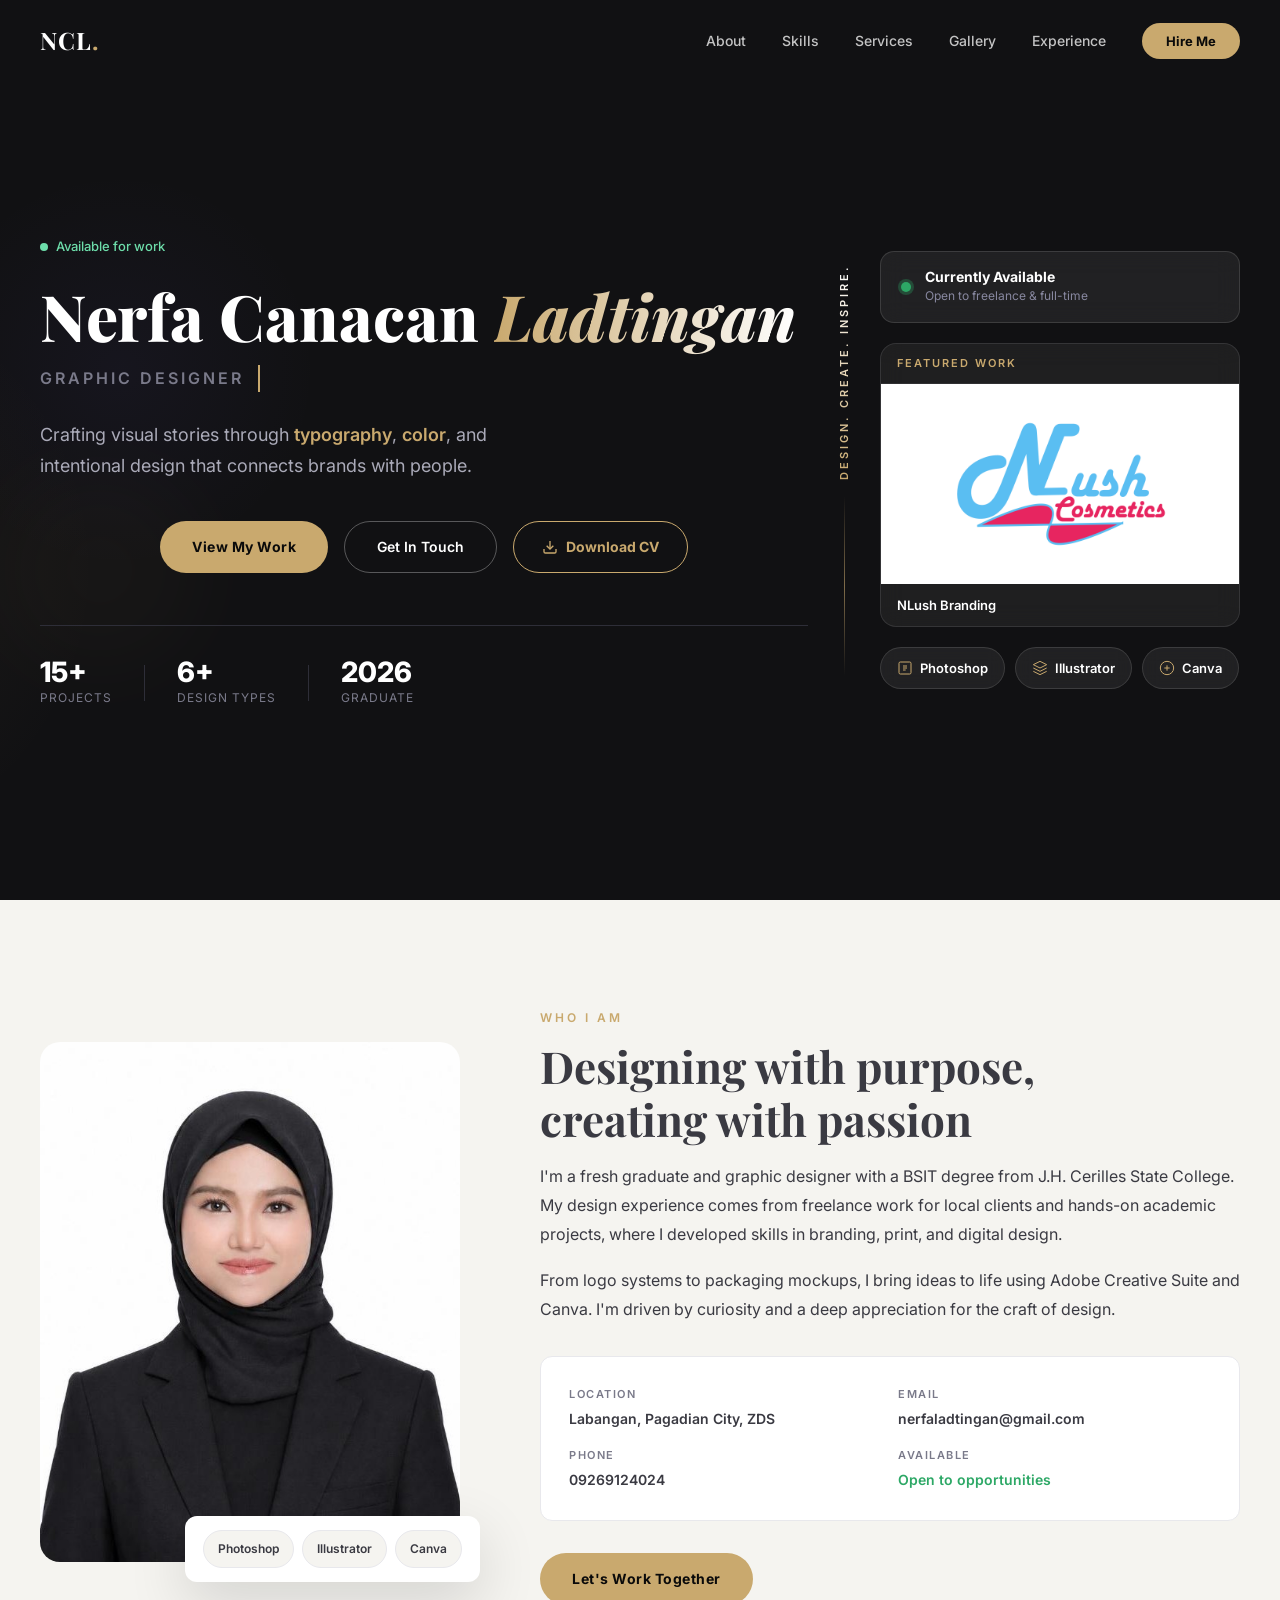
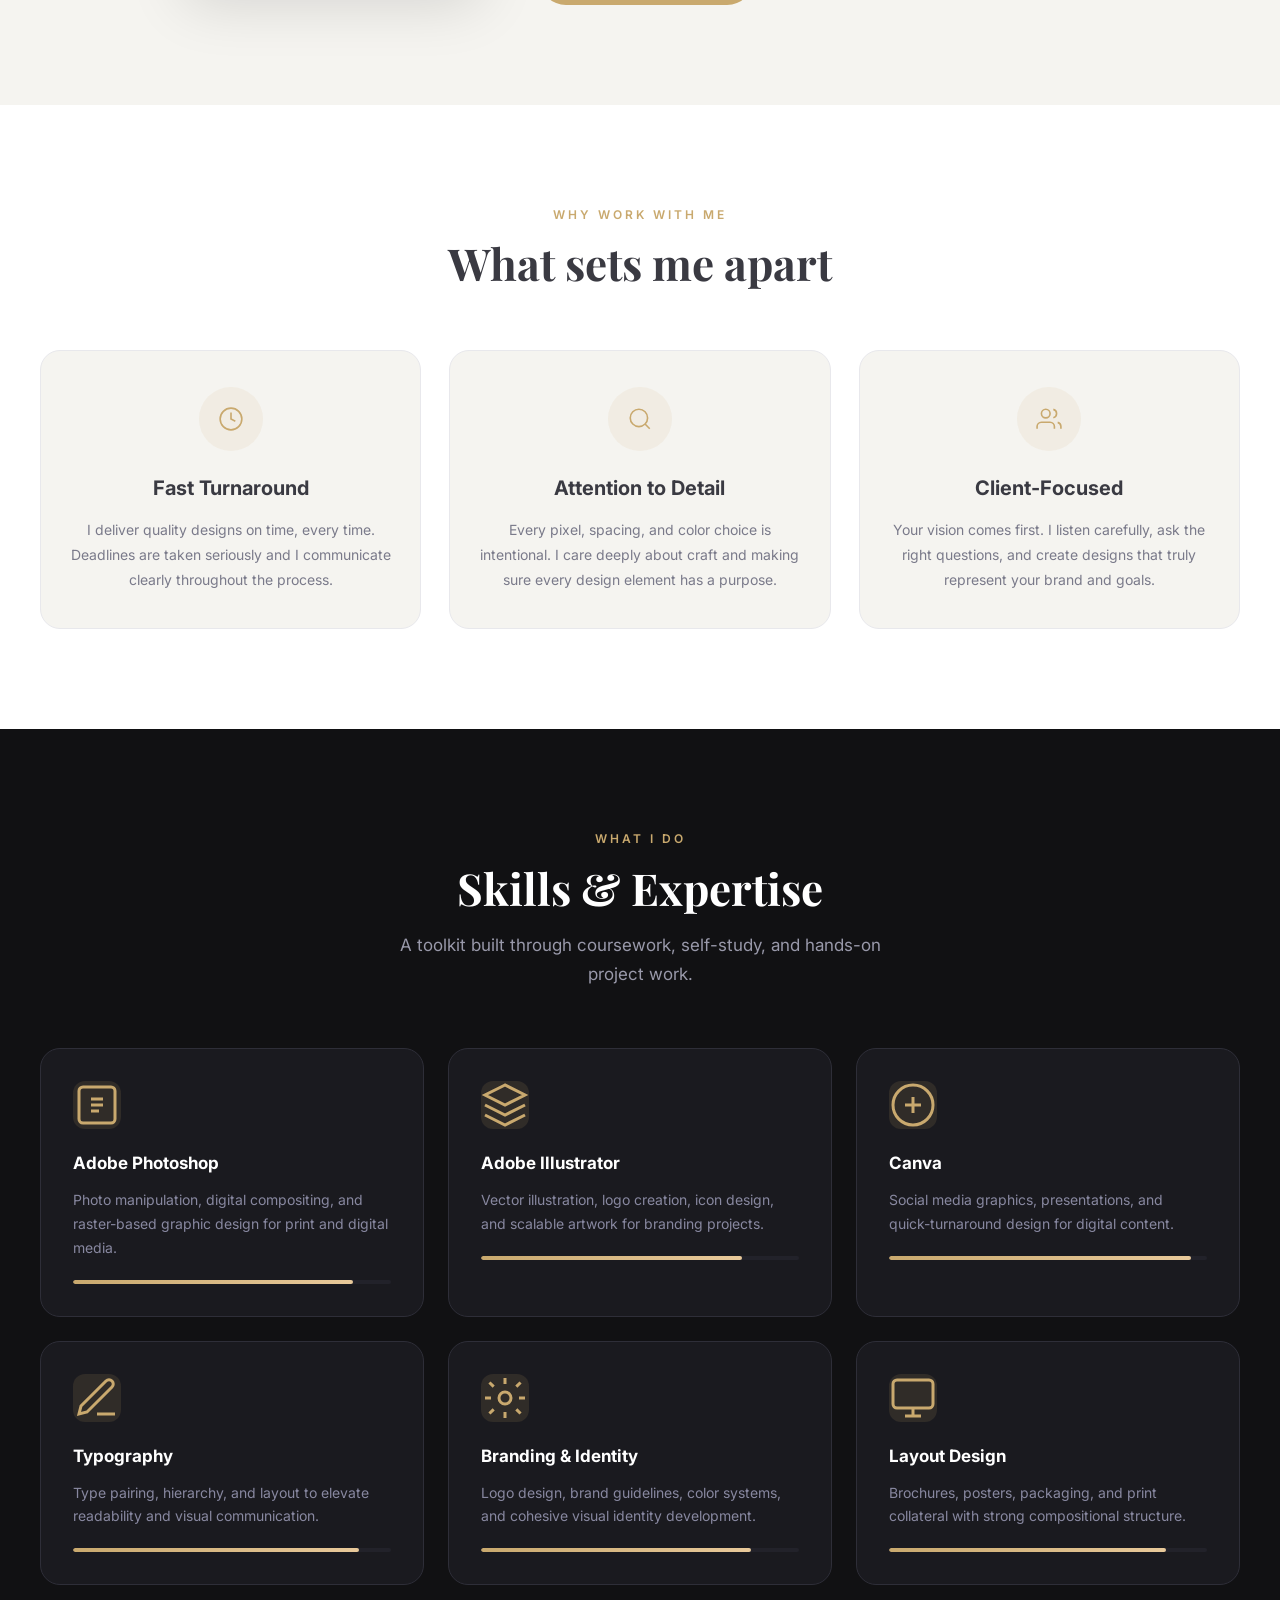
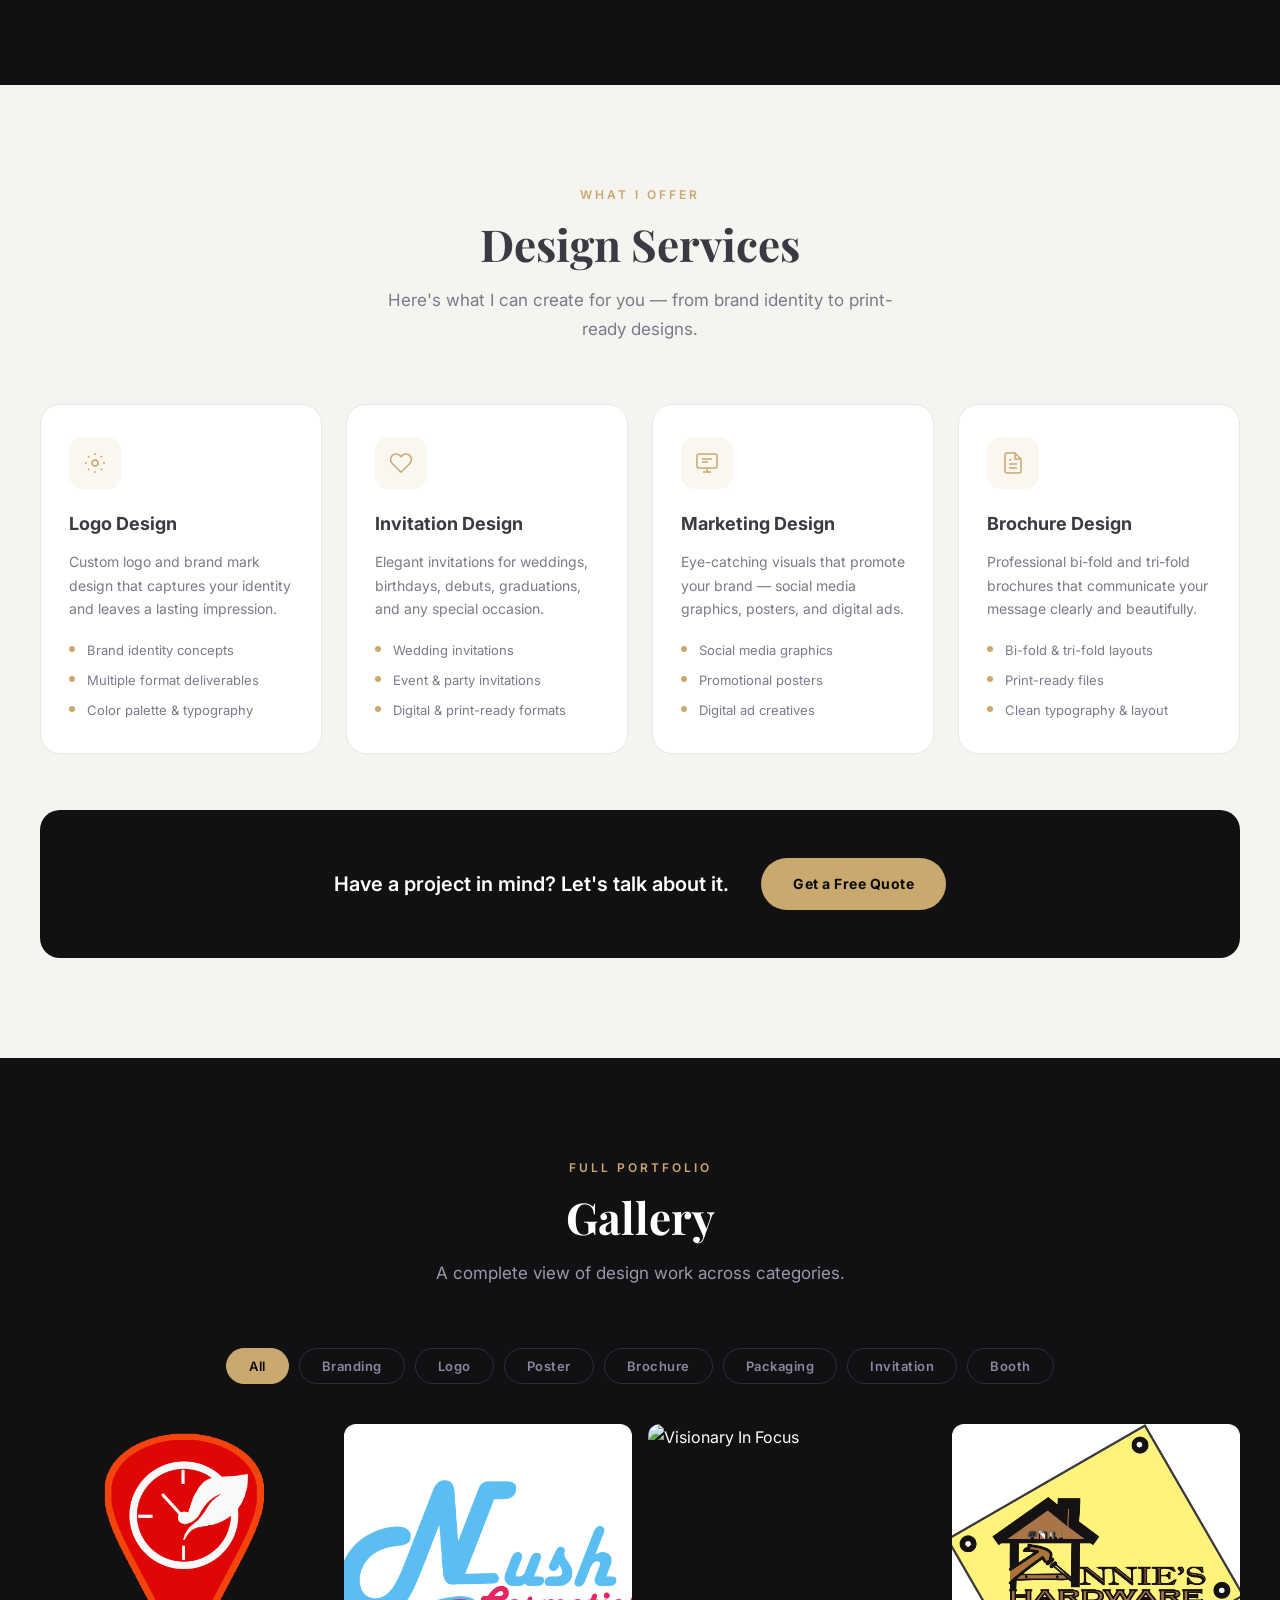
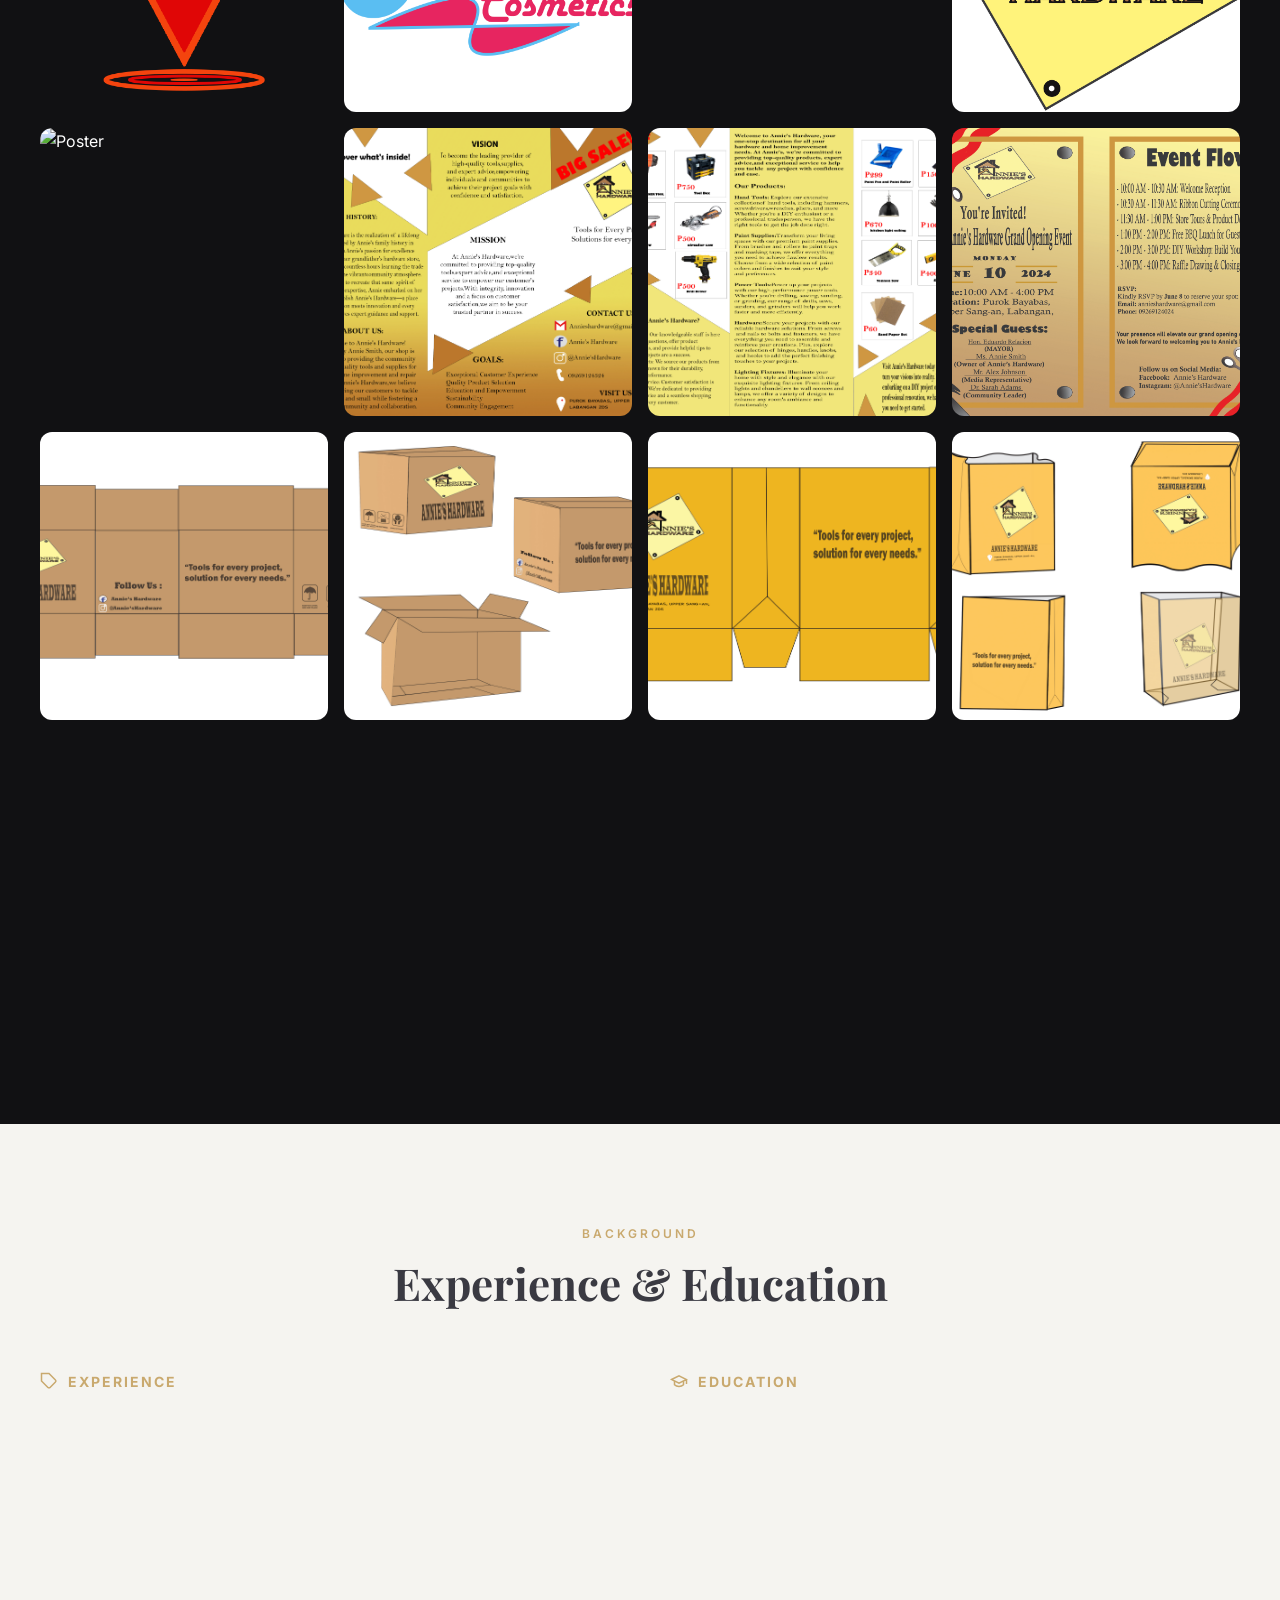
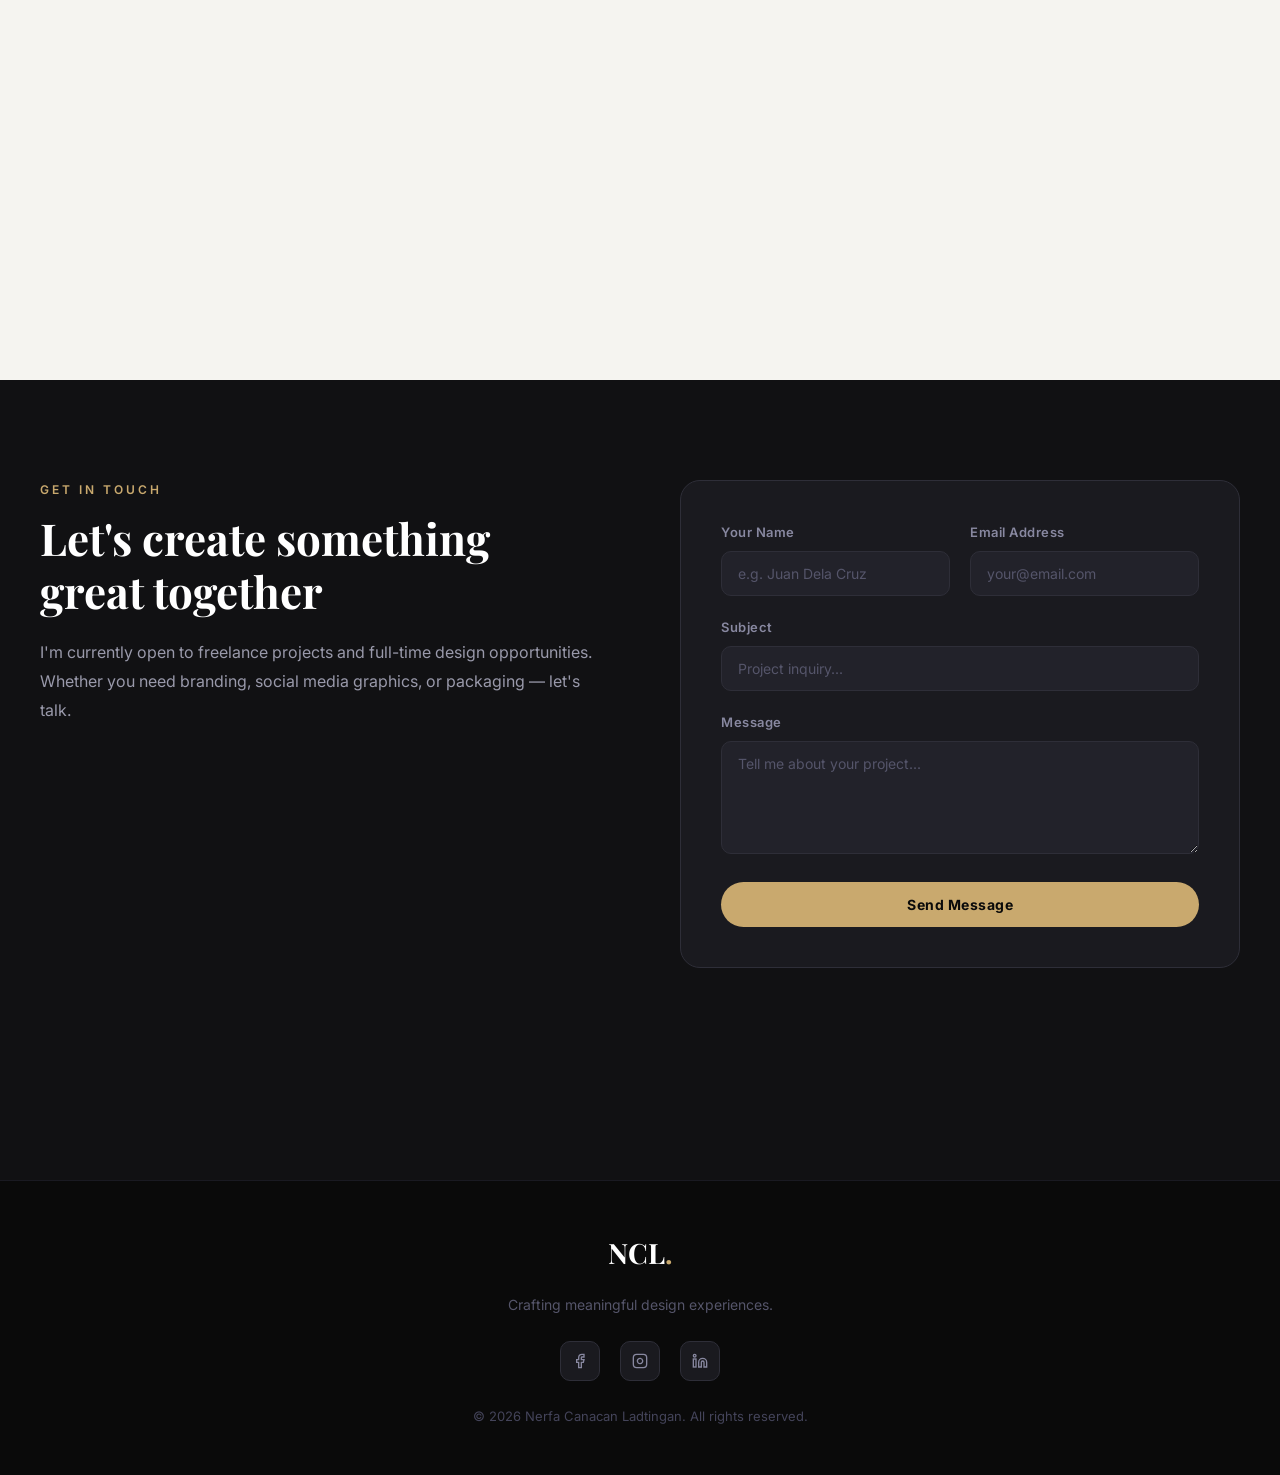
==== commit 69be6b7e: "Update location to Labangan, Pagadian City, Zamboanga Del Sur" ====
--- a/index.html
+++ b/index.html
@@ -122,7 +122,7 @@
           <p class="about-text">I'm a fresh graduate and graphic designer with a BSIT degree from J.H. Cerilles State College. My design experience comes from freelance work for local clients and hands-on academic projects, where I developed skills in branding, print, and digital design.</p>
           <p class="about-text">From logo systems to packaging mockups, I bring ideas to life using Adobe Creative Suite and Canva. I'm driven by curiosity and a deep appreciation for the craft of design.</p>
           <div class="about-info">
-            <div class="info-item"><span class="info-label">Location</span><span class="info-value">Zamboanga Del Sur, PH</span></div>
+            <div class="info-item"><span class="info-label">Location</span><span class="info-value">Labangan, Pagadian City, ZDS</span></div>
             <div class="info-item"><span class="info-label">Email</span><span class="info-value">nerfaladtingan@gmail.com</span></div>
             <div class="info-item"><span class="info-label">Phone</span><span class="info-value">09269124024</span></div>
             <div class="info-item"><span class="info-label">Available</span><span class="info-value available">Open to opportunities</span></div>
